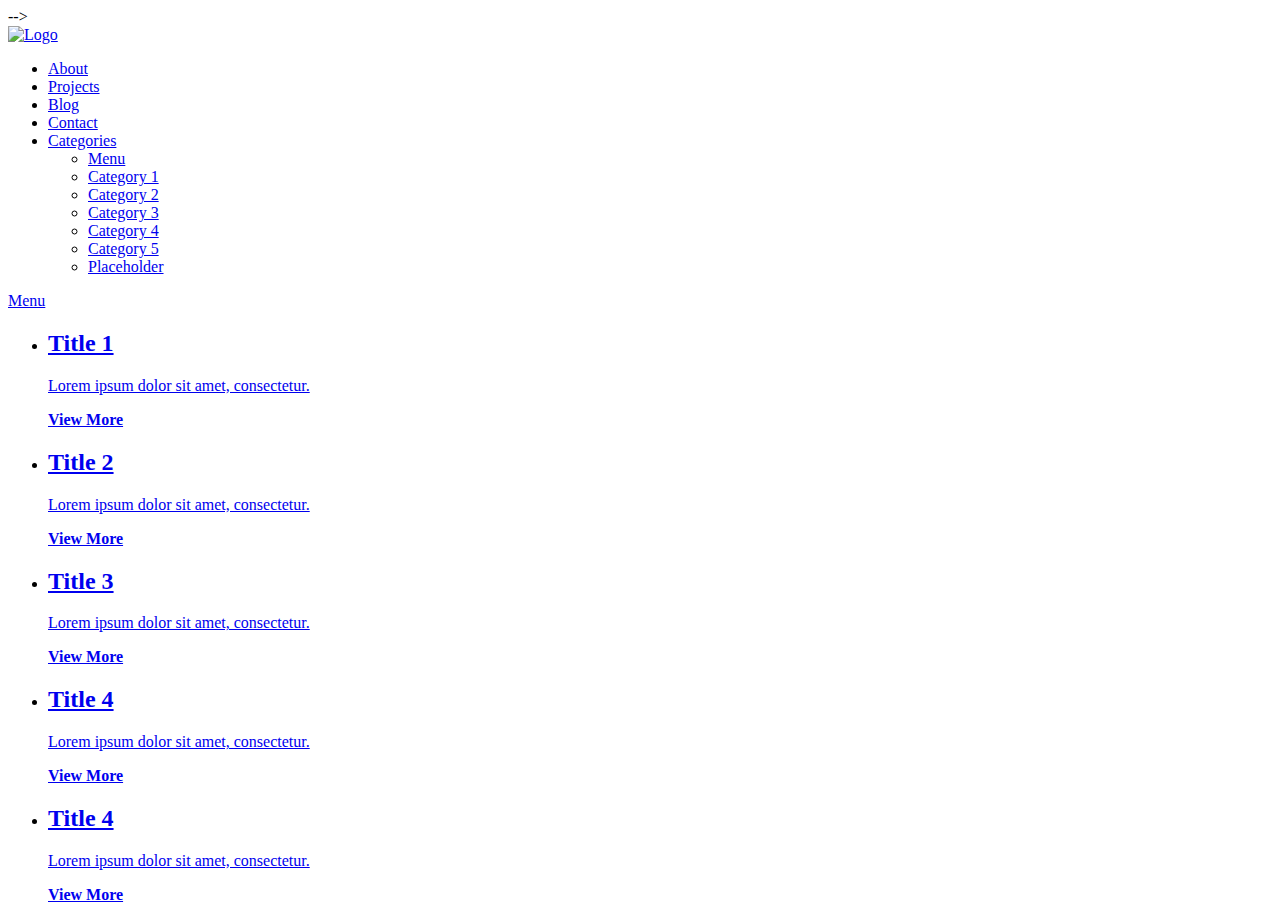
==== index.html @ 15d13df2 "added first index file" ====
<!doctype html>
<html lang="en" class="no-js">
<head>
	<meta charset="UTF-8">
	<meta name="viewport" content="width=device-width, initial-scale=1">

	<link href='http://fonts.googleapis.com/css?family=PT+Sans:400,700' rel='stylesheet' type='text/css'>

    
    
    <link rel="stylesheet" href="css/foldstyle.css"> <!-- Resource style -->
    
    
	<link rel="stylesheet" href="css/reset.css"> <!-- CSS reset -->
	<link rel="stylesheet" href="css/style.css"> <!-- Resource style -->
	<script src="js/modernizr.js"></script> <!-- Modernizr -->
  	
    
    
    <!--====3D Folding assets starts here====-->
    
	<link href='http://fonts.googleapis.com/css?family=Vollkorn|Open+Sans:400,700' rel='stylesheet' type='text/css'>

	<!--<link rel="stylesheet" href="css/reset.css"> <!-- CSS reset -->  -->
	
	<script src="js/modernizr.js"></script> <!-- Modernizr -->
    
    
    
    
    
	<title>Secondary Sliding Navigation | CodyHouse</title>
</head>
<body>
	<header>
		<div class="cd-logo"><a href="#0"><img src="img/cd-logo.svg" alt="Logo"></a></div>

		<nav class="cd-main-nav-wrapper">
			<ul class="cd-main-nav">
				<li><a href="#0">About</a></li>
				<li><a href="#0">Projects</a></li>
				<li><a href="#0">Blog</a></li>
				<li><a href="#0">Contact</a></li>
				<li>
					<a href="#0" class="cd-subnav-trigger"><span>Categories</span></a>

					<ul>
						<li class="go-back"><a href="#0">Menu</a></li>
						<li><a href="#0">Category 1</a></li>
						<li><a href="#0">Category 2</a></li>
						<li><a href="#0">Category 3</a></li>
						<li><a href="#0">Category 4</a></li>
						<li><a href="#0">Category 5</a></li>
						<li><a href="#0" class="placeholder">Placeholder</a></li>
					</ul>
				</li>
			</ul> <!-- .cd-main-nav -->
		</nav> <!-- .cd-main-nav-wrapper -->
		
		<a href="#0" class="cd-nav-trigger">Menu<span></span></a>
	</header>
	
	<main class="cd-main-content">
		<!-- main content here -->
	
    
    
    
    
    
    <!--============3D Folding content here!========--->
    
    
    
    
    

    
    
    	<div class="cd-main">

		<ul class="cd-gallery">
			<li class="cd-item">
				<a href="item-1.html">
					<div>
						<h2>Title 1</h2>
						<p>Lorem ipsum dolor sit amet, consectetur.</p>
						<b>View More</b>
					</div>
				</a>
			</li>

			<li class="cd-item">
				<a href="item-2.html">
					<div>
						<h2>Title 2</h2>
						<p>Lorem ipsum dolor sit amet, consectetur.</p>
						<b>View More</b>
					</div>
				</a>
			</li>

			<li class="cd-item">
				<a class="dark-text" href="item-3.html">
					<div>
						<h2>Title 3</h2>
						<p>Lorem ipsum dolor sit amet, consectetur.</p>
						<b>View More</b>
					</div>
				</a>
			</li>

			<li class="cd-item">
				<a href="item-4.html">
					<div>
						<h2>Title 4</h2>
						<p>Lorem ipsum dolor sit amet, consectetur.</p>
						<b>View More</b>
					</div>
				</a>
			</li>
            <li class="cd-item dark-item">
				<a href="item-4.html">
					<div>
						<h2>Title 4</h2>
						<p>Lorem ipsum dolor sit amet, consectetur.</p>
						<b>View More</b>
					</div>
				</a>
			</li>
            
		</ul> <!-- .cd-gallery -->
	</div> <!-- .cd-main -->

	<div class="cd-folding-panel">
		
		<div class="fold-left"></div> <!-- this is the left fold -->
		
		<div class="fold-right"></div> <!-- this is the right fold -->
		
		<div class="cd-fold-content">
			<!-- content will be loaded using javascript -->
		</div>

		<a class="cd-close" href="#0"></a>
	</div> <!-- .cd-folding-panel --->
    
    
    
    
    
    <!--============================================================--->
    
        
        
        
        </main>
    
<script src="js/jquery-2.1.1.js"></script>
<script src="js/main.js"></script> <!-- Resource jQuery -->
    
    
    
<script src="js/foldmain.js"></script> <!-- Resource jQuery -->
    
    
    
</body>
</html>
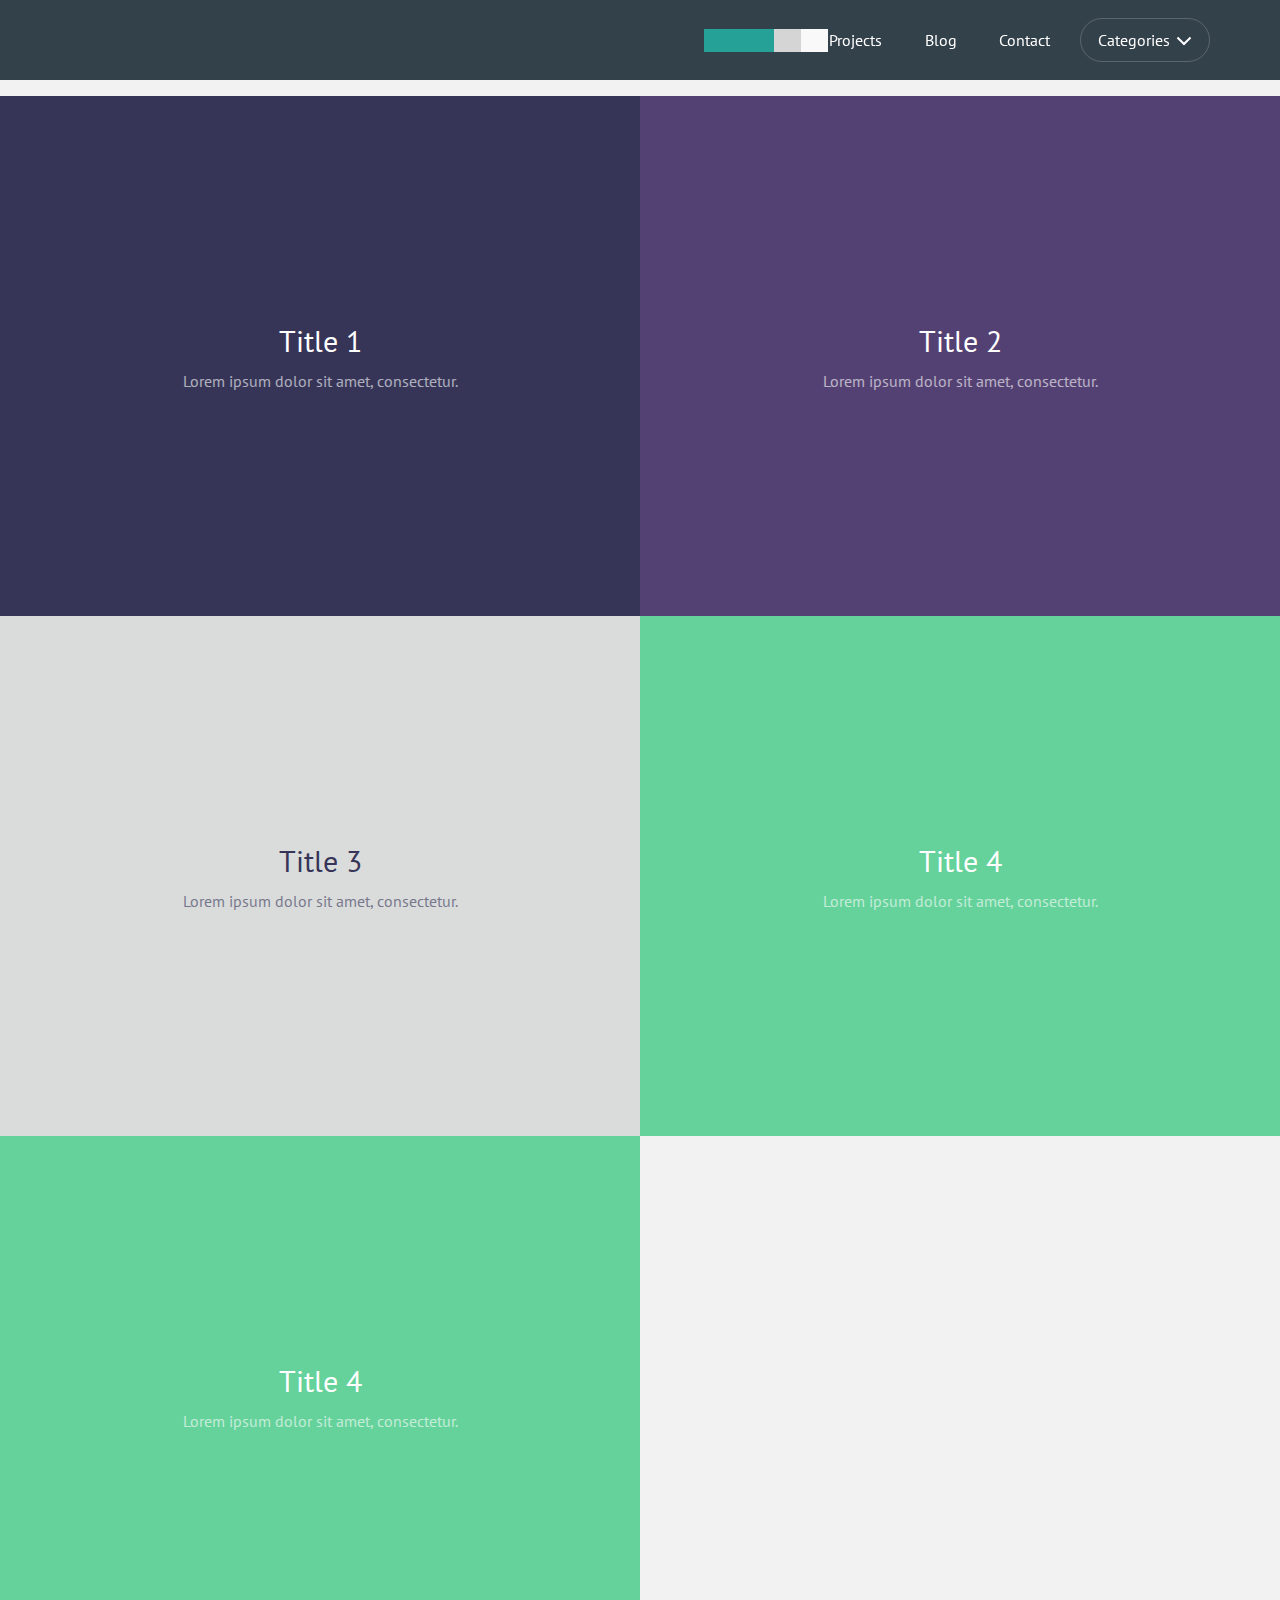
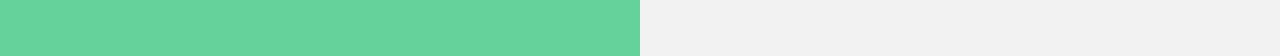
==== commit 8e0e57b4: "added animatd header JS scripted" ====
--- a/index.html
+++ b/index.html
@@ -25,6 +25,8 @@
 	
 	<script src="js/modernizr.js"></script> <!-- Modernizr -->
     
+    
+    <!--======Animated headlines JS=======-->
     
     
     
@@ -54,6 +56,7 @@
 						<li><a href="#0" class="placeholder">Placeholder</a></li>
 					</ul>
 				</li>
+
 			</ul> <!-- .cd-main-nav -->
 		</nav> <!-- .cd-main-nav-wrapper -->
 		
@@ -159,10 +162,13 @@
 <script src="js/jquery-2.1.1.js"></script>
 <script src="js/main.js"></script> <!-- Resource jQuery -->
     
+    <!--==========Folding script=======--->
+
+<script src="js/foldmain.js"></script> <!-- Resource jQuery -->
     
     
-<script src="js/foldmain.js"></script> <!-- Resource jQuery -->
-    
+    <!--=========Animated header script=======-->
+<script src="js/animatedheadlinemain.js"></script> <!-- Resource jQuery -->    
     
     
 </body>
--- a/css/foldstyle.css
+++ b/css/foldstyle.css
@@ -0,0 +1,622 @@
+/* -------------------------------- 
+
+Primary style
+
+-------------------------------- */
+*, *::after, *::before {
+  box-sizing: border-box;
+}
+
+html {
+  font-size: 62.5%;
+}
+
+body {
+  font-size: 1.6rem;
+  font-family: "Open Sans", sans-serif;
+  color: #363558;
+  background-color: #1c1726;
+}
+
+a {
+  color: #544173;
+  text-decoration: none;
+}
+
+h1, h2 {
+  font-family: "Vollkorn", serif;
+}
+
+/* -------------------------------- 
+
+Patterns - reusable parts of our design
+
+-------------------------------- */
+.overflow-hidden {
+  overflow: hidden;
+}
+
+/* -------------------------------- 
+
+Header
+
+-------------------------------- */
+header {
+  height: 170px;
+  line-height: 170px;
+  text-align: center;
+  background: #ffffff;
+}
+header h1 {
+  font-size: 2.2rem;
+  color: #363558;
+}
+@media only screen and (min-width: 600px) {
+  header {
+    height: 200px;
+    line-height: 200px;
+  }
+  header h1 {
+    font-size: 3rem;
+  }
+}
+
+/* -------------------------------- 
+
+Main content
+
+-------------------------------- */
+.cd-main {
+  overflow-x: hidden;
+}
+.cd-main::before {
+  /* never visible - this is used in jQuery to check the current MQ */
+  display: none;
+  content: 'mobile';
+}
+.cd-main > * {
+  -webkit-transition: -webkit-transform 0.5s 0.4s;
+  -moz-transition: -moz-transform 0.5s 0.4s;
+  transition: transform 0.5s 0.4s;
+}
+.cd-main.fold-is-open > * {
+  /* on mobile - translate .cd-main content to the right when the .cd-folding-panel is open */
+  -webkit-transform: translateX(100%);
+  -moz-transform: translateX(100%);
+  -ms-transform: translateX(100%);
+  -o-transform: translateX(100%);
+  transform: translateX(100%);
+  -webkit-transition: -webkit-transform 0.5s 0s;
+  -moz-transition: -moz-transform 0.5s 0s;
+  transition: transform 0.5s 0s;
+}
+@media only screen and (min-width: 600px) {
+  .cd-main.fold-is-open > * {
+    -webkit-transform: translateX(600px);
+    -moz-transform: translateX(600px);
+    -ms-transform: translateX(600px);
+    -o-transform: translateX(600px);
+    transform: translateX(600px);
+  }
+}
+@media only screen and (min-width: 1100px) {
+  .cd-main::before {
+    /* never visible - this is used in jQuery to check the current MQ */
+    content: 'desktop';
+  }
+  .cd-main.fold-is-open > * {
+    /* reset style - on bigger devices we translate the gallery items */
+    -webkit-transform: translateX(0);
+    -moz-transform: translateX(0);
+    -ms-transform: translateX(0);
+    -o-transform: translateX(0);
+    transform: translateX(0);
+  }
+}
+
+.cd-gallery::after {
+  clear: both;
+  content: "";
+  display: table;
+}
+.cd-gallery::before {
+  /* this is the dark layer covering the .cd-gallery when the .cd-folding-panel is open */
+  display: block;
+  content: '';
+  position: absolute;
+  z-index: 1;
+  top: 0;
+  left: 0;
+  height: 100%;
+  width: 100%;
+  background-color: rgba(28, 23, 38, 0.6);
+  opacity: 0;
+  visibility: hidden;
+  -webkit-transition: opacity 0.5s 0.4s, visibility 0s 0.9s;
+  -moz-transition: opacity 0.5s 0.4s, visibility 0s 0.9s;
+  transition: opacity 0.5s 0.4s, visibility 0s 0.9s;
+}
+.fold-is-open .cd-gallery::before {
+  visibility: visible;
+  opacity: 1;
+  -webkit-transition: opacity 0.5s 0s, visibility 0s 0s;
+  -moz-transition: opacity 0.5s 0s, visibility 0s 0s;
+  transition: opacity 0.5s 0s, visibility 0s 0s;
+}
+
+.cd-item {
+  width: 100%;
+  height: 300px;
+  text-align: center;
+  /* Force Hardware Acceleration */
+  -webkit-transform: translateZ(0);
+  -moz-transform: translateZ(0);
+  -ms-transform: translateZ(0);
+  -o-transform: translateZ(0);
+  transform: translateZ(0);
+  -webkit-backface-visibility: hidden;
+  backface-visibility: hidden;
+  -webkit-transition: -webkit-transform 0.5s 0.4s;
+  -moz-transition: -moz-transform 0.5s 0.4s;
+  transition: transform 0.5s 0.4s;
+}
+.cd-item > a {
+  display: table;
+  height: 100%;
+  width: 100%;
+  overflow: hidden;
+  color: #ffffff;
+  -webkit-font-smoothing: antialiased;
+  -moz-osx-font-smoothing: grayscale;
+}
+.cd-item > a.dark-text {
+  color: #363558;
+}
+.cd-item > a.dark-text b {
+  border-color: #363558;
+}
+.cd-item div {
+  display: table-cell;
+  vertical-align: middle;
+}
+.cd-item:nth-of-type(1) {
+  background-color: #363558;
+}
+.cd-item:nth-of-type(2) {
+  background-color: #544173;
+}
+.cd-item:nth-of-type(3) {
+  background-color: #dadcdc;
+}
+.cd-item:nth-of-type(4) {
+  background-color: #65d29b;
+}
+.cd-item:nth-of-type(5) {
+  background-color: #65d29b;
+}
+
+.cd-item h2 {
+  font-size: 2.2rem;
+}
+.cd-item p {
+  line-height: 1.2;
+  font-size: 1.4rem;
+  opacity: 0.6;
+  padding: 1em 0;
+}
+.cd-item b {
+  display: inline-block;
+  font-size: 1.2rem;
+  font-weight: bold;
+  text-transform: uppercase;
+  letter-spacing: 1px;
+  padding: 1em 1.3em;
+  border-radius: 50em;
+  border: 1px solid #ffffff;
+}
+@media only screen and (min-width: 1100px) {
+  .cd-item {
+    width: 50%;
+    float: left;
+    height: 520px;
+    -webkit-transition: -webkit-transform 0.5s 0.4s;
+    -moz-transition: -moz-transform 0.5s 0.4s;
+    transition: transform 0.5s 0.4s;
+  }
+  .cd-item h2 {
+    font-size: 3rem;
+  }
+  .cd-item p {
+    font-size: 1.6rem;
+  }
+  .cd-item h2, .cd-item p {
+    -webkit-transform: translateY(30px);
+    -moz-transform: translateY(30px);
+    -ms-transform: translateY(30px);
+    -o-transform: translateY(30px);
+    transform: translateY(30px);
+    -webkit-transition: -webkit-transform 0.3s 0.1s;
+    -moz-transition: -moz-transform 0.3s 0.1s;
+    transition: transform 0.3s 0.1s;
+  }
+  .cd-item b {
+    opacity: 0;
+    -webkit-transform: translateY(20px);
+    -moz-transform: translateY(20px);
+    -ms-transform: translateY(20px);
+    -o-transform: translateY(20px);
+    transform: translateY(20px);
+    -webkit-transition: opacity 0.3s 0s, -webkit-transform 0.3s 0s;
+    -moz-transition: opacity 0.3s 0s, -moz-transform 0.3s 0s;
+    transition: opacity 0.3s 0s, transform 0.3s 0s;
+  }
+  .no-touch .cd-item a:hover h2, .no-touch .cd-item a:hover p {
+    -webkit-transform: translateY(0);
+    -moz-transform: translateY(0);
+    -ms-transform: translateY(0);
+    -o-transform: translateY(0);
+    transform: translateY(0);
+    -webkit-transition: -webkit-transform 0.3s 0s;
+    -moz-transition: -moz-transform 0.3s 0s;
+    transition: transform 0.3s 0s;
+  }
+  .no-touch .cd-item a:hover b {
+    opacity: 1;
+    -webkit-transform: translateY(0);
+    -moz-transform: translateY(0);
+    -ms-transform: translateY(0);
+    -o-transform: translateY(0);
+    transform: translateY(0);
+    -webkit-transition: opacity 0.3s 0.1s, -webkit-transform 0.3s 0.1s;
+    -moz-transition: opacity 0.3s 0.1s, -moz-transform 0.3s 0.1s;
+    transition: opacity 0.3s 0.1s, transform 0.3s 0.1s;
+  }
+  .fold-is-open .cd-item {
+    -webkit-transition: -webkit-transform 0.5s 0s;
+    -moz-transition: -moz-transform 0.5s 0s;
+    transition: transform 0.5s 0s;
+    -webkit-transform: translateX(-400px);
+    -moz-transform: translateX(-400px);
+    -ms-transform: translateX(-400px);
+    -o-transform: translateX(-400px);
+    transform: translateX(-400px);
+  }
+  .fold-is-open .cd-item:nth-of-type(2n) {
+    -webkit-transform: translateX(400px);
+    -moz-transform: translateX(400px);
+    -ms-transform: translateX(400px);
+    -o-transform: translateX(400px);
+    transform: translateX(400px);
+  }
+}
+
+/* -------------------------------- 
+
+folding panel
+
+-------------------------------- */
+.cd-folding-panel {
+  position: fixed;
+  z-index: 1;
+  top: 100px;
+  left: 0;
+  height: 100vh;
+  width: 100%;
+  visibility: hidden;
+  overflow: hidden;
+  -webkit-transition: visibility 0s 0.9s;
+  -moz-transition: visibility 0s 0.9s;
+  transition: visibility 0s 0.9s;
+}
+.cd-folding-panel .fold-left,
+.cd-folding-panel .fold-right {
+  /* the :after elements of .fold-left and .fold-right are the 2 fold sides */
+  width: 100%;
+  height: 100vh;
+  overflow: hidden;
+  position: relative;
+  /* enable a 3D-space for children elements */
+  -webkit-perspective: 2000px;
+  -moz-perspective: 2000px;
+  perspective: 2000px;
+}
+.cd-folding-panel .fold-left::after,
+.cd-folding-panel .fold-right::after {
+  /* 2 fold sides */
+  content: '';
+  position: absolute;
+  top: 0;
+  left: 0;
+  height: 100%;
+  width: 100%;
+  /* Force Hardware Acceleration */
+  -webkit-transform: translateZ(0);
+  -moz-transform: translateZ(0);
+  -ms-transform: translateZ(0);
+  -o-transform: translateZ(0);
+  transform: translateZ(0);
+  -webkit-backface-visibility: hidden;
+  backface-visibility: hidden;
+  -webkit-transition: -webkit-transform 0.5s 0.4s, background-color 0.5s 0.4s;
+  -moz-transition: -moz-transform 0.5s 0.4s, background-color 0.5s 0.4s;
+  transition: transform 0.5s 0.4s, background-color 0.5s 0.4s;
+}
+.cd-folding-panel .fold-right {
+  -webkit-perspective-origin: 0% 50%;
+  -moz-perspective-origin: 0% 50%;
+  perspective-origin: 0% 50%;
+}
+.cd-folding-panel .fold-right::after {
+  -webkit-transform-origin: right center;
+  -moz-transform-origin: right center;
+  -ms-transform-origin: right center;
+  -o-transform-origin: right center;
+  transform-origin: right center;
+  -webkit-transform: translateX(-100%) rotateY(-90deg);
+  -moz-transform: translateX(-100%) rotateY(-90deg);
+  -ms-transform: translateX(-100%) rotateY(-90deg);
+  -o-transform: translateX(-100%) rotateY(-90deg);
+  transform: translateX(-100%) rotateY(-90deg);
+  background-color: #c0c3c3;
+}
+.cd-folding-panel .fold-left {
+  /* on mobile only the right fold side is visible */
+  display: none;
+}
+.cd-folding-panel .fold-left::after {
+  background-color: #f9fafa;
+}
+.cd-folding-panel .cd-close {
+  /* 'X' close icon */
+  position: absolute;
+  z-index: 1;
+  display: inline-block;
+  top: 10px;
+  right: 10px;
+  height: 44px;
+  width: 44px;
+  /* image replacement */
+  overflow: hidden;
+  text-indent: 100%;
+  white-space: nowrap;
+  opacity: 0;
+  -webkit-transition: opacity 0.2s 0s;
+  -moz-transition: opacity 0.2s 0s;
+  transition: opacity 0.2s 0s;
+}
+.cd-folding-panel .cd-close::after, .cd-folding-panel .cd-close::before {
+  /* lines of 'X' icon */
+  content: '';
+  position: absolute;
+  height: 3px;
+  width: 32px;
+  left: 50%;
+  top: 50%;
+  background-color: #544173;
+  -webkit-backface-visibility: hidden;
+  backface-visibility: hidden;
+  -webkit-transition: opacity 0.2s;
+  -moz-transition: opacity 0.2s;
+  transition: opacity 0.2s;
+}
+.cd-folding-panel .cd-close::after {
+  -webkit-transform: translateX(-50%) translateY(-50%) rotate(45deg);
+  -moz-transform: translateX(-50%) translateY(-50%) rotate(45deg);
+  -ms-transform: translateX(-50%) translateY(-50%) rotate(45deg);
+  -o-transform: translateX(-50%) translateY(-50%) rotate(45deg);
+  transform: translateX(-50%) translateY(-50%) rotate(45deg);
+}
+.cd-folding-panel .cd-close::before {
+  -webkit-transform: translateX(-50%) translateY(-50%) rotate(-45deg);
+  -moz-transform: translateX(-50%) translateY(-50%) rotate(-45deg);
+  -ms-transform: translateX(-50%) translateY(-50%) rotate(-45deg);
+  -o-transform: translateX(-50%) translateY(-50%) rotate(-45deg);
+  transform: translateX(-50%) translateY(-50%) rotate(-45deg);
+}
+.cd-folding-panel.is-open {
+  visibility: visible;
+  -webkit-transition: visibility 0s 0s;
+  -moz-transition: visibility 0s 0s;
+  transition: visibility 0s 0s;
+}
+.cd-folding-panel.is-open .fold-right::after,
+.cd-folding-panel.is-open .fold-left::after {
+  -webkit-transform: translateX(0);
+  -moz-transform: translateX(0);
+  -ms-transform: translateX(0);
+  -o-transform: translateX(0);
+  transform: translateX(0);
+  -webkit-transition: -webkit-transform 0.5s 0s, background-color 0.5s 0s;
+  -moz-transition: -moz-transform 0.5s 0s, background-color 0.5s 0s;
+  transition: transform 0.5s 0s, background-color 0.5s 0s;
+}
+.cd-folding-panel.is-open .fold-right::after {
+  background-color: #f9fafa;
+}
+.cd-folding-panel.is-open .cd-close {
+  opacity: 1;
+  -webkit-transition: opacity 0.2s 0.5s;
+  -moz-transition: opacity 0.2s 0.5s;
+  transition: opacity 0.2s 0.5s;
+}
+@media only screen and (min-width: 600px) {
+  .cd-folding-panel {
+    width: 600px;
+  }
+}
+@media only screen and (min-width: 1100px) {
+  .cd-folding-panel {
+    left: 50%;
+    right: auto;
+    -webkit-transform: translateX(-50%);
+    -moz-transform: translateX(-50%);
+    -ms-transform: translateX(-50%);
+    -o-transform: translateX(-50%);
+    transform: translateX(-50%);
+    width: 800px;
+  }
+  .cd-folding-panel .fold-left,
+  .cd-folding-panel .fold-right {
+    width: 50%;
+    float: left;
+    height: 100%;
+  }
+  .cd-folding-panel .fold-right {
+    /* change perspective-origin so that the 2 fold sides have the same vanishing point */
+    -webkit-perspective-origin: 0% 50%;
+    -moz-perspective-origin: 0% 50%;
+    perspective-origin: 0% 50%;
+  }
+  .cd-folding-panel .fold-right::after {
+    -webkit-transform-origin: right center;
+    -moz-transform-origin: right center;
+    -ms-transform-origin: right center;
+    -o-transform-origin: right center;
+    transform-origin: right center;
+    -webkit-transform: translateX(-100%) rotateY(-90deg);
+    -moz-transform: translateX(-100%) rotateY(-90deg);
+    -ms-transform: translateX(-100%) rotateY(-90deg);
+    -o-transform: translateX(-100%) rotateY(-90deg);
+    transform: translateX(-100%) rotateY(-90deg);
+  }
+  .cd-folding-panel .fold-left {
+    display: block;
+    /* change perspective-origin so that the 2 fold sides have the same vanishing point */
+    -webkit-perspective-origin: 100% 50%;
+    -moz-perspective-origin: 100% 50%;
+    perspective-origin: 100% 50%;
+  }
+  .cd-folding-panel .fold-left::after {
+    -webkit-transform-origin: left center;
+    -moz-transform-origin: left center;
+    -ms-transform-origin: left center;
+    -o-transform-origin: left center;
+    transform-origin: left center;
+    -webkit-transform: translateX(100%) rotateY(90deg);
+    -moz-transform: translateX(100%) rotateY(90deg);
+    -ms-transform: translateX(100%) rotateY(90deg);
+    -o-transform: translateX(100%) rotateY(90deg);
+    transform: translateX(100%) rotateY(90deg);
+  }
+}
+
+.cd-fold-content {
+  position: absolute;
+  top: 0;
+  left: 0;
+  height: 100%;
+  width: 100%;
+  padding: 4em 2em;
+  visibility: hidden;
+  -webkit-transition: visibility 0s 0.4s;
+  -moz-transition: visibility 0s 0.4s;
+  transition: visibility 0s 0.4s;
+}
+.cd-fold-content > * {
+  opacity: 0;
+  -webkit-transform: translateY(20px);
+  -moz-transform: translateY(20px);
+  -ms-transform: translateY(20px);
+  -o-transform: translateY(20px);
+  transform: translateY(20px);
+}
+.cd-fold-content h2 {
+  font-size: 2.4rem;
+  -webkit-transition: -webkit-transform 0.2s 0.2s, opacity 0.2s 0.2s;
+  -moz-transition: -moz-transform 0.2s 0.2s, opacity 0.2s 0.2s;
+  transition: transform 0.2s 0.2s, opacity 0.2s 0.2s;
+}
+.cd-fold-content p, .cd-fold-content em {
+  line-height: 1.6;
+}
+.cd-fold-content em {
+  display: inline-block;
+  margin: 1em 0;
+  font-family: "Vollkorn", serif;
+  font-size: 1.8rem;
+  color: #7a78ae;
+  -webkit-transition: -webkit-transform 0.2s 0.1s, opacity 0.2s 0.1s;
+  -moz-transition: -moz-transform 0.2s 0.1s, opacity 0.2s 0.1s;
+  transition: transform 0.2s 0.1s, opacity 0.2s 0.1s;
+}
+.cd-fold-content p {
+  margin-bottom: 1em;
+  font-size: 1.4rem;
+  -webkit-transition: -webkit-transform 0.2s 0s, opacity 0.2s 0s;
+  -moz-transition: -moz-transform 0.2s 0s, opacity 0.2s 0s;
+  transition: transform 0.2s 0s, opacity 0.2s 0s;
+}
+.is-open .cd-fold-content {
+  overflow-y: auto;
+  -webkit-overflow-scrolling: touch;
+  visibility: visible;
+  -webkit-transition: visibility 0s 0.5s;
+  -moz-transition: visibility 0s 0.5s;
+  transition: visibility 0s 0.5s;
+}
+.is-open .cd-fold-content > * {
+  opacity: 1;
+  -webkit-transform: translateY(0);
+  -moz-transform: translateY(0);
+  -ms-transform: translateY(0);
+  -o-transform: translateY(0);
+  transform: translateY(0);
+}
+.is-open .cd-fold-content h2 {
+  -webkit-transition: -webkit-transform 0.2s 0.5s, opacity 0.2s 0.5s;
+  -moz-transition: -moz-transform 0.2s 0.5s, opacity 0.2s 0.5s;
+  transition: transform 0.2s 0.5s, opacity 0.2s 0.5s;
+}
+.is-open .cd-fold-content em {
+  -webkit-transition: -webkit-transform 0.2s 0.6s, opacity 0.2s 0.6s;
+  -moz-transition: -moz-transform 0.2s 0.6s, opacity 0.2s 0.6s;
+  transition: transform 0.2s 0.6s, opacity 0.2s 0.6s;
+}
+.is-open .cd-fold-content p {
+  -webkit-transition: -webkit-transform 0.2s 0.7s, opacity 0.2s 0.7s;
+  -moz-transition: -moz-transform 0.2s 0.7s, opacity 0.2s 0.7s;
+  transition: transform 0.2s 0.7s, opacity 0.2s 0.7s;
+}
+@media only screen and (min-width: 600px) {
+  .cd-fold-content h2 {
+    font-size: 3.2rem;
+  }
+}
+@media only screen and (min-width: 1100px) {
+  .cd-fold-content {
+    padding: 4em;
+  }
+  .cd-fold-content > * {
+    -webkit-transform: translateY(40px);
+    -moz-transform: translateY(40px);
+    -ms-transform: translateY(40px);
+    -o-transform: translateY(40px);
+    transform: translateY(40px);
+  }
+  .cd-fold-content em {
+    font-size: 2.2rem;
+  }
+  .cd-fold-content p {
+    font-size: 1.6rem;
+  }
+}
+
+/* -------------------------------- 
+
+Javascript disabled
+
+-------------------------------- */
+.no-js .cd-fold-content.single-page {
+  position: static;
+  visibility: visible;
+  height: auto;
+  background-color: #dadcdc;
+}
+.no-js .cd-fold-content.single-page > * {
+  opacity: 1;
+  -webkit-transform: translateY(0);
+  -moz-transform: translateY(0);
+  -ms-transform: translateY(0);
+  -o-transform: translateY(0);
+  transform: translateY(0);
+}
--- a/css/style.css
+++ b/css/style.css
@@ -0,0 +1,573 @@
+/* -------------------------------- 
+
+Primary style
+
+-------------------------------- */
+*, *::after, *::before {
+  -webkit-box-sizing: border-box;
+  -moz-box-sizing: border-box;
+  box-sizing: border-box;
+}
+
+html {
+  font-size: 62.5%;
+}
+
+body {
+  font-size: 1.6rem;
+  font-family: "PT Sans", sans-serif;
+  color: #33414a;
+  background-color: #f2f2f2;
+}
+
+a {
+  color: #7e4d7e;
+  text-decoration: none;
+}
+
+/* -------------------------------- 
+
+Main Components 
+
+-------------------------------- */
+header {
+  position: fixed;
+  z-index: 3;
+  height: 50px;
+  width: 100%;
+  top: 0;
+  left: 0;
+  background-color: #33414a;
+  -webkit-font-smoothing: antialiased;
+  -moz-osx-font-smoothing: grayscale;
+  /* Force Hardware Acceleration */
+  -webkit-transform: translateZ(0);
+  -moz-transform: translateZ(0);
+  -ms-transform: translateZ(0);
+  -o-transform: translateZ(0);
+  transform: translateZ(0);
+  -webkit-backface-visibility: hidden;
+  backface-visibility: hidden;
+  -webkit-transition: -webkit-transform 0.3s;
+  -moz-transition: -moz-transform 0.3s;
+  transition: transform 0.3s;
+}
+header.nav-is-visible {
+  -webkit-transform: translateX(-260px);
+  -moz-transform: translateX(-260px);
+  -ms-transform: translateX(-260px);
+  -o-transform: translateX(-260px);
+  transform: translateX(-260px);
+}
+header::before {
+  /* never visible - this is used in jQuery to check the current MQ */
+  display: none;
+  content: 'mobile';
+}
+@media only screen and (min-width: 1024px) {
+  header {
+    height: 80px;
+  }
+  header.nav-is-visible {
+    -webkit-transform: translateX(0);
+    -moz-transform: translateX(0);
+    -ms-transform: translateX(0);
+    -o-transform: translateX(0);
+    transform: translateX(0);
+  }
+  header::before {
+    content: 'desktop';
+  }
+}
+
+.cd-logo {
+  display: inline-block;
+  height: 100%;
+  margin-left: 15px;
+  /* remove jump on iOS devices - when we fire the navigation */
+  -webkit-transform: translateZ(0);
+  -moz-transform: translateZ(0);
+  -ms-transform: translateZ(0);
+  -o-transform: translateZ(0);
+  transform: translateZ(0);
+  -webkit-backface-visibility: hidden;
+  backface-visibility: hidden;
+}
+.cd-logo img {
+  display: block;
+  max-width: 100%;
+  margin-top: 14px;
+}
+@media only screen and (min-width: 1024px) {
+  .cd-logo {
+    position: absolute;
+    z-index: 2;
+    margin-left: 5%;
+  }
+  .cd-logo img {
+    margin-top: 29px;
+  }
+}
+
+.cd-nav-trigger {
+  display: block;
+  position: absolute;
+  right: 0;
+  top: 0;
+  height: 100%;
+  width: 50px;
+  /* hide text */
+  overflow: hidden;
+  white-space: nowrap;
+  color: transparent;
+}
+.cd-nav-trigger span {
+  /* hamburger icon created in CSS */
+  position: absolute;
+  height: 2px;
+  width: 20px;
+  top: 50%;
+  margin-top: -1px;
+  left: 50%;
+  margin-left: -10px;
+  -webkit-transition: background-color 0.3s 0.3s;
+  -moz-transition: background-color 0.3s 0.3s;
+  transition: background-color 0.3s 0.3s;
+  background-color: #ffffff;
+}
+.cd-nav-trigger span::before, .cd-nav-trigger span::after {
+  /* upper and lower lines of the menu icon */
+  content: '';
+  position: absolute;
+  width: 100%;
+  height: 100%;
+  background-color: #ffffff;
+  /* Force Hardware Acceleration */
+  -webkit-transform: translateZ(0);
+  -moz-transform: translateZ(0);
+  -ms-transform: translateZ(0);
+  -o-transform: translateZ(0);
+  transform: translateZ(0);
+  -webkit-backface-visibility: hidden;
+  backface-visibility: hidden;
+  -webkit-transition: -webkit-transform 0.3s 0.3s;
+  -moz-transition: -moz-transform 0.3s 0.3s;
+  transition: transform 0.3s 0.3s;
+}
+.cd-nav-trigger span::before {
+  -webkit-transform: translateY(-6px);
+  -moz-transform: translateY(-6px);
+  -ms-transform: translateY(-6px);
+  -o-transform: translateY(-6px);
+  transform: translateY(-6px);
+}
+.cd-nav-trigger span::after {
+  -webkit-transform: translateY(6px);
+  -moz-transform: translateY(6px);
+  -ms-transform: translateY(6px);
+  -o-transform: translateY(6px);
+  transform: translateY(6px);
+}
+.nav-is-visible .cd-nav-trigger span {
+  background-color: rgba(255, 255, 255, 0);
+}
+.nav-is-visible .cd-nav-trigger span::before {
+  -webkit-transform: translateY(0) rotate(-45deg);
+  -moz-transform: translateY(0) rotate(-45deg);
+  -ms-transform: translateY(0) rotate(-45deg);
+  -o-transform: translateY(0) rotate(-45deg);
+  transform: translateY(0) rotate(-45deg);
+}
+.nav-is-visible .cd-nav-trigger span::after {
+  -webkit-transform: translateY(0) rotate(45deg);
+  -moz-transform: translateY(0) rotate(45deg);
+  -ms-transform: translateY(0) rotate(45deg);
+  -o-transform: translateY(0) rotate(45deg);
+  transform: translateY(0) rotate(45deg);
+}
+@media only screen and (min-width: 1024px) {
+  .cd-nav-trigger {
+    display: none;
+  }
+}
+
+.cd-main-nav {
+  position: fixed;
+  z-index: 1;
+  top: 0;
+  right: 0;
+  width: 260px;
+  height: 100vh;
+  overflow: auto;
+  -webkit-overflow-scrolling: touch;
+  visibility: hidden;
+  background: #1e262c;
+  -webkit-transition: visibility 0s 0.3s;
+  -moz-transition: visibility 0s 0.3s;
+  transition: visibility 0s 0.3s;
+}
+.cd-main-nav a {
+  display: block;
+  font-size: 1.8rem;
+  padding: .9em 2em .9em 1em;
+  border-bottom: 1px solid #33414a;
+  color: #ffffff;
+  -webkit-transition: -webkit-transform 0.3s, opacity 0.3s;
+  -moz-transition: -moz-transform 0.3s, opacity 0.3s;
+  transition: transform 0.3s, opacity 0.3s;
+}
+.cd-main-nav li ul {
+  position: absolute;
+  top: 0;
+  left: 0;
+  width: 100%;
+  -webkit-transition: -webkit-transform 0.3s;
+  -moz-transition: -moz-transform 0.3s;
+  transition: transform 0.3s;
+  -webkit-transform: translateX(260px);
+  -moz-transform: translateX(260px);
+  -ms-transform: translateX(260px);
+  -o-transform: translateX(260px);
+  transform: translateX(260px);
+}
+.cd-main-nav.nav-is-visible {
+  visibility: visible;
+  -webkit-transition: visibility 0s 0s;
+  -moz-transition: visibility 0s 0s;
+  transition: visibility 0s 0s;
+}
+.cd-main-nav.moves-out > li > a {
+  /* push the navigation items to the left - and lower down opacity - when secondary nav slides in */
+  -webkit-transform: translateX(-100%);
+  -moz-transform: translateX(-100%);
+  -ms-transform: translateX(-100%);
+  -o-transform: translateX(-100%);
+  transform: translateX(-100%);
+  opacity: 0;
+}
+.cd-main-nav.moves-out > li > ul {
+  -webkit-transform: translateX(0);
+  -moz-transform: translateX(0);
+  -ms-transform: translateX(0);
+  -o-transform: translateX(0);
+  transform: translateX(0);
+}
+.cd-main-nav .cd-subnav-trigger, .cd-main-nav .go-back a {
+  position: relative;
+}
+.cd-main-nav .cd-subnav-trigger::before, .cd-main-nav .cd-subnav-trigger::after, .cd-main-nav .go-back a::before, .cd-main-nav .go-back a::after {
+  /* arrow icon in CSS */
+  content: '';
+  position: absolute;
+  top: 50%;
+  margin-top: -1px;
+  display: inline-block;
+  height: 2px;
+  width: 10px;
+  background: #485c68;
+  -webkit-backface-visibility: hidden;
+  backface-visibility: hidden;
+}
+.cd-main-nav .cd-subnav-trigger::before, .cd-main-nav .go-back a::before {
+  -webkit-transform: rotate(45deg);
+  -moz-transform: rotate(45deg);
+  -ms-transform: rotate(45deg);
+  -o-transform: rotate(45deg);
+  transform: rotate(45deg);
+}
+.cd-main-nav .cd-subnav-trigger::after, .cd-main-nav .go-back a::after {
+  -webkit-transform: rotate(-45deg);
+  -moz-transform: rotate(-45deg);
+  -ms-transform: rotate(-45deg);
+  -o-transform: rotate(-45deg);
+  transform: rotate(-45deg);
+}
+.cd-main-nav .cd-subnav-trigger::before, .cd-main-nav .cd-subnav-trigger::after {
+  /* arrow goes on the right side - children navigation */
+  right: 20px;
+  -webkit-transform-origin: 9px 50%;
+  -moz-transform-origin: 9px 50%;
+  -ms-transform-origin: 9px 50%;
+  -o-transform-origin: 9px 50%;
+  transform-origin: 9px 50%;
+}
+.cd-main-nav .go-back a {
+  padding-left: 2em;
+}
+.cd-main-nav .go-back a::before, .cd-main-nav .go-back a::after {
+  /* arrow goes on the left side - go back button */
+  left: 20px;
+  -webkit-transform-origin: 1px 50%;
+  -moz-transform-origin: 1px 50%;
+  -ms-transform-origin: 1px 50%;
+  -o-transform-origin: 1px 50%;
+  transform-origin: 1px 50%;
+}
+.cd-main-nav .placeholder {
+  /* never visible or clickable- it is used to take up the same space as the .cd-subnav-trigger */
+  display: none;
+}
+@media only screen and (min-width: 1024px) {
+  .cd-main-nav {
+    position: static;
+    visibility: visible;
+    width: 100%;
+    height: 80px;
+    line-height: 80px;
+    /* padding left = logo size + logo left position*/
+    padding: 0 5% 0 calc(5% + 124px);
+    background: transparent;
+    text-align: right;
+  }
+  .cd-main-nav li {
+    display: inline-block;
+    height: 100%;
+    padding: 0 .4em;
+  }
+  .cd-main-nav li a {
+    display: inline-block;
+    padding: .8em;
+    line-height: 1;
+    font-size: 1.6rem;
+    border-bottom: none;
+    /* Prevent .cd-subnav-trigger flicker is Safari */
+    -webkit-transform: translateZ(0);
+    -moz-transform: translateZ(0);
+    -ms-transform: translateZ(0);
+    -o-transform: translateZ(0);
+    transform: translateZ(0);
+    -webkit-backface-visibility: hidden;
+    backface-visibility: hidden;
+    -webkit-transition: opacity 0.2s;
+    -moz-transition: opacity 0.2s;
+    transition: opacity 0.2s;
+  }
+  .cd-main-nav li a:not(.cd-subnav-trigger):hover {
+    -webkit-backface-visibility: hidden;
+    backface-visibility: hidden;
+    opacity: .6;
+  }
+  .cd-main-nav .go-back {
+    display: none;
+  }
+  .cd-main-nav .cd-subnav-trigger {
+    z-index: 1;
+    border: 1px solid rgba(255, 255, 255, 0.2);
+    border-radius: 5em;
+    -webkit-transition: border 0.3s;
+    -moz-transition: border 0.3s;
+    transition: border 0.3s;
+  }
+  .cd-main-nav .cd-subnav-trigger:hover {
+    border-color: rgba(255, 255, 255, 0.4);
+  }
+  .cd-main-nav .cd-subnav-trigger::before, .cd-main-nav .cd-subnav-trigger::after {
+    top: 22px;
+    right: 17px;
+    background-color: #ffffff;
+    /* change transform-origin to rotate the arrow */
+    -webkit-transform-origin: 50% 50%;
+    -moz-transform-origin: 50% 50%;
+    -ms-transform-origin: 50% 50%;
+    -o-transform-origin: 50% 50%;
+    transform-origin: 50% 50%;
+    -webkit-transition: -webkit-transform 0.3s, width 0.3s, right 0.3s;
+    -moz-transition: -moz-transform 0.3s, width 0.3s, right 0.3s;
+    transition: transform 0.3s, width 0.3s, right 0.3s;
+  }
+  .cd-main-nav .cd-subnav-trigger::before {
+    right: 23px;
+  }
+  .cd-main-nav .cd-subnav-trigger, .cd-main-nav .placeholder {
+    padding-right: 2.4em;
+    padding-left: 1.1em;
+  }
+  .cd-main-nav li ul {
+    height: 80px;
+    background-color: #7e4d7e;
+    /* padding left = logo size + logo left position*/
+    padding: 0 5% 0 calc(5% + 124px);
+    -webkit-transform: translateY(-80px);
+    -moz-transform: translateY(-80px);
+    -ms-transform: translateY(-80px);
+    -o-transform: translateY(-80px);
+    transform: translateY(-80px);
+    -webkit-transition: -webkit-transform 0.3s 0.2s;
+    -moz-transition: -moz-transform 0.3s 0.2s;
+    transition: transform 0.3s 0.2s;
+  }
+  .cd-main-nav li ul li {
+    opacity: 0;
+    -webkit-transform: translateY(-20px);
+    -moz-transform: translateY(-20px);
+    -ms-transform: translateY(-20px);
+    -o-transform: translateY(-20px);
+    transform: translateY(-20px);
+    -webkit-transition: -webkit-transform 0.3s 0s, opacity 0.3s 0s;
+    -moz-transition: -moz-transform 0.3s 0s, opacity 0.3s 0s;
+    transition: transform 0.3s 0s, opacity 0.3s 0s;
+  }
+  .cd-main-nav .placeholder {
+    /* never visible or clickable- it is used to take up the same space as the .cd-subnav-trigger */
+    display: block;
+    visibility: hidden;
+    opacity: 0;
+    pointer-event: none;
+  }
+  .cd-main-nav.moves-out > li > a {
+    -webkit-transform: translateX(0);
+    -moz-transform: translateX(0);
+    -ms-transform: translateX(0);
+    -o-transform: translateX(0);
+    transform: translateX(0);
+    opacity: 1;
+  }
+  .cd-main-nav.moves-out > li > ul {
+    -webkit-transition: -webkit-transform 0.3s;
+    -moz-transition: -moz-transform 0.3s;
+    transition: transform 0.3s;
+    -webkit-transform: translateY(0);
+    -moz-transform: translateY(0);
+    -ms-transform: translateY(0);
+    -o-transform: translateY(0);
+    transform: translateY(0);
+  }
+  .cd-main-nav.moves-out > li ul li {
+    opacity: 1;
+    -webkit-transform: translateY(0);
+    -moz-transform: translateY(0);
+    -ms-transform: translateY(0);
+    -o-transform: translateY(0);
+    transform: translateY(0);
+    -webkit-transition: -webkit-transform 0.3s 0.2s, opacity 0.3s 0.2s;
+    -moz-transition: -moz-transform 0.3s 0.2s, opacity 0.3s 0.2s;
+    transition: transform 0.3s 0.2s, opacity 0.3s 0.2s;
+  }
+  .cd-main-nav.moves-out .cd-subnav-trigger::before, .cd-main-nav.moves-out .cd-subnav-trigger::after {
+    width: 14px;
+    right: 17px;
+  }
+  .cd-main-nav.moves-out .cd-subnav-trigger::before {
+    -webkit-transform: rotate(225deg);
+    -moz-transform: rotate(225deg);
+    -ms-transform: rotate(225deg);
+    -o-transform: rotate(225deg);
+    transform: rotate(225deg);
+  }
+  .cd-main-nav.moves-out .cd-subnav-trigger::after {
+    -webkit-transform: rotate(135deg);
+    -moz-transform: rotate(135deg);
+    -ms-transform: rotate(135deg);
+    -o-transform: rotate(135deg);
+    transform: rotate(135deg);
+  }
+}
+
+.cd-main-content::before {
+  /* never visible - this is used in jQuery to check the current MQ */
+  display: none;
+  content: 'mobile';
+}
+@media only screen and (min-width: 1024px) {
+  .cd-main-content::before {
+    content: 'desktop';
+  }
+}
+
+.cd-main-content {
+  position: relative;
+  z-index: 2;
+  min-height: 100vh;
+  padding-top: 50px;
+  background-color: #f2f2f2;
+  -webkit-transition: -webkit-transform 0.3s;
+  -moz-transition: -moz-transform 0.3s;
+  transition: transform 0.3s;
+}
+.cd-main-content.nav-is-visible {
+  -webkit-transform: translateX(-260px);
+  -moz-transform: translateX(-260px);
+  -ms-transform: translateX(-260px);
+  -o-transform: translateX(-260px);
+  transform: translateX(-260px);
+}
+@media only screen and (min-width: 1024px) {
+  .cd-main-content {
+    padding-top: 80px;
+  }
+  .cd-main-content.nav-is-visible {
+    -webkit-transform: translateX(0);
+    -moz-transform: translateX(0);
+    -ms-transform: translateX(0);
+    -o-transform: translateX(0);
+    transform: translateX(0);
+  }
+}
+
+.no-js .cd-nav-trigger, .no-js .cd-subnav-trigger {
+  display: none;
+}
+
+.no-js header {
+  position: relative;
+  height: auto;
+}
+
+.no-js .cd-logo img {
+  margin-bottom: 14px;
+}
+
+.no-js .cd-main-nav {
+  position: static;
+  width: 100%;
+  height: auto;
+  visibility: visible;
+  overflow: visible;
+}
+.no-js .cd-main-nav li {
+  display: inline-block;
+}
+.no-js .cd-main-nav li:last-child {
+  display: block;
+}
+.no-js .cd-main-nav .go-back {
+  display: none;
+}
+.no-js .cd-main-nav li ul {
+  position: static;
+  width: 100%;
+  -webkit-transform: translateX(0);
+  -moz-transform: translateX(0);
+  -ms-transform: translateX(0);
+  -o-transform: translateX(0);
+  transform: translateX(0);
+}
+@media only screen and (min-width: 1024px) {
+  .no-js .cd-main-nav {
+    height: 80px;
+  }
+  .no-js .cd-main-nav li ul {
+    position: absolute;
+    top: 80px;
+  }
+  .no-js .cd-main-nav li ul li {
+    -webkit-transform: translateY(0);
+    -moz-transform: translateY(0);
+    -ms-transform: translateY(0);
+    -o-transform: translateY(0);
+    transform: translateY(0);
+    opacity: 1;
+  }
+  .no-js .cd-main-nav li ul li:last-child {
+    display: none;
+  }
+}
+
+.no-js .cd-main-content {
+  padding-top: 0;
+}
+@media only screen and (min-width: 1024px) {
+  .no-js .cd-main-content {
+    padding-top: 80px;
+  }
+}
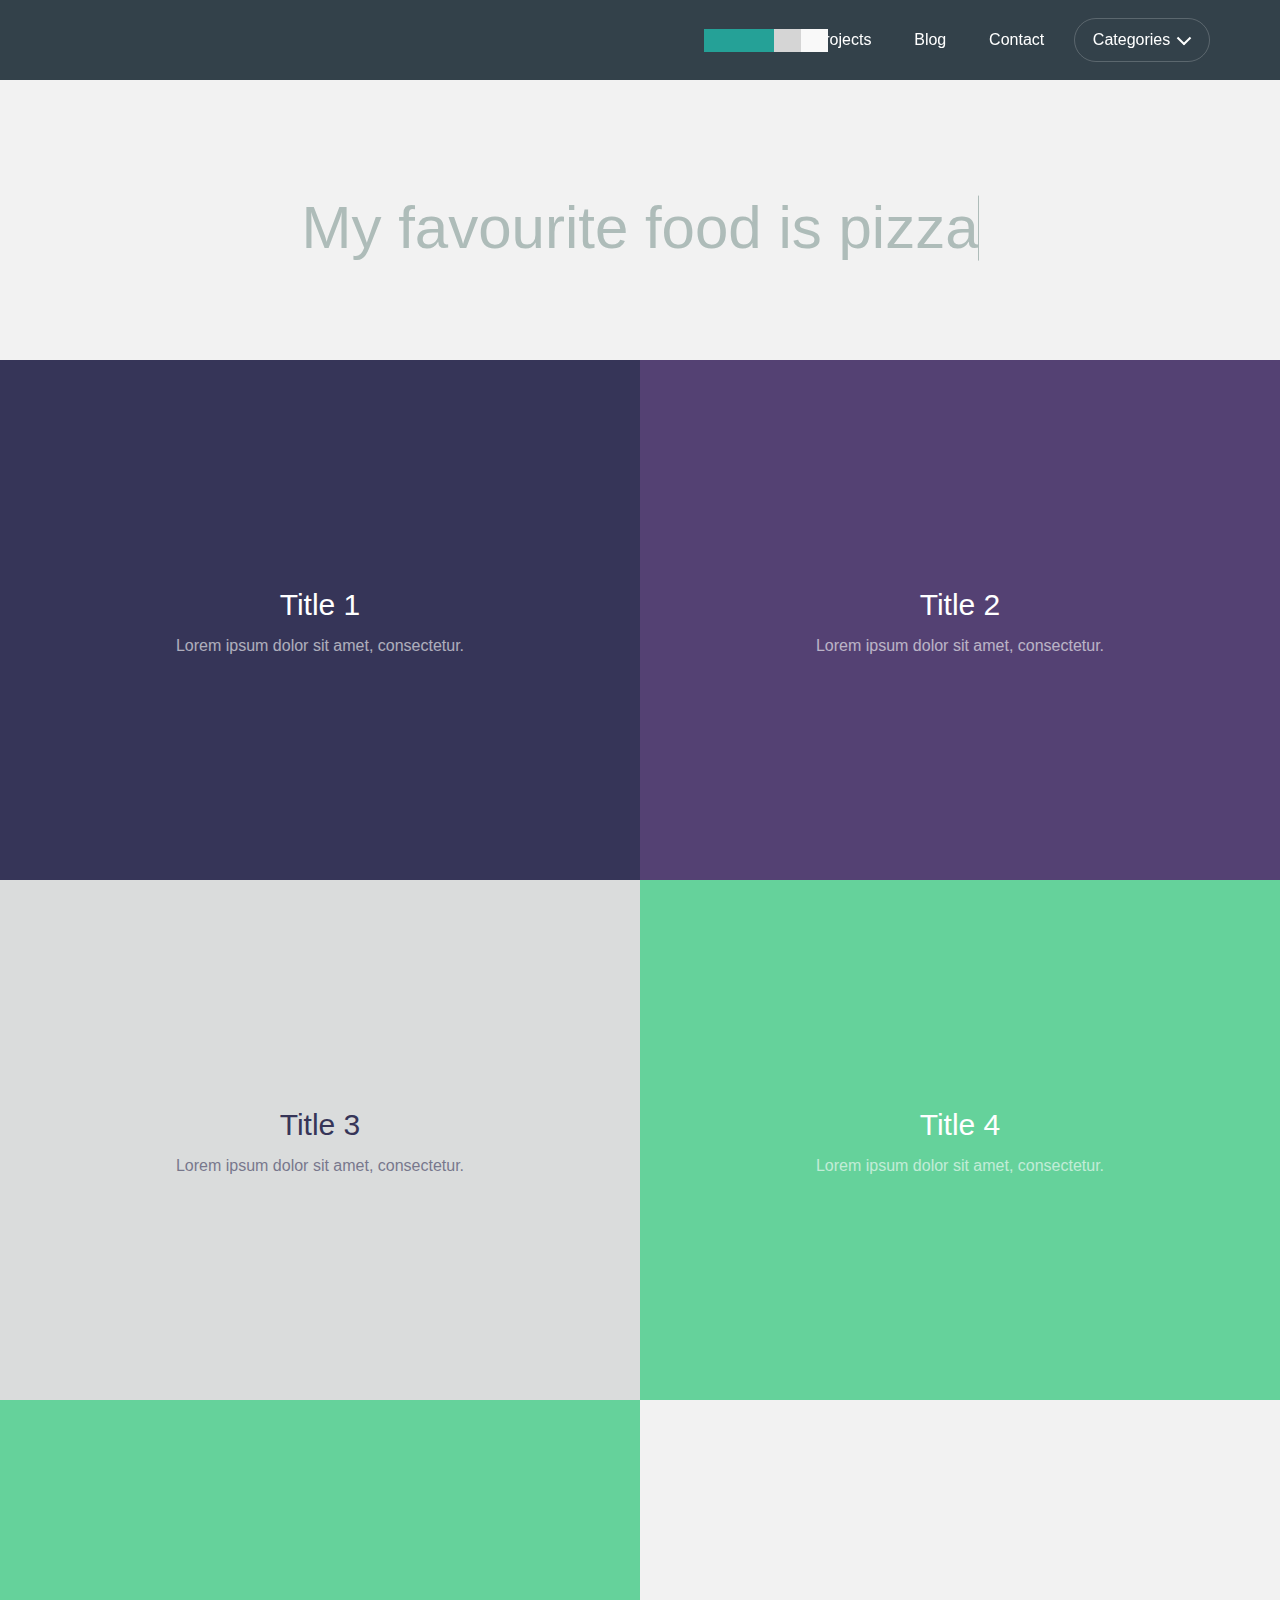
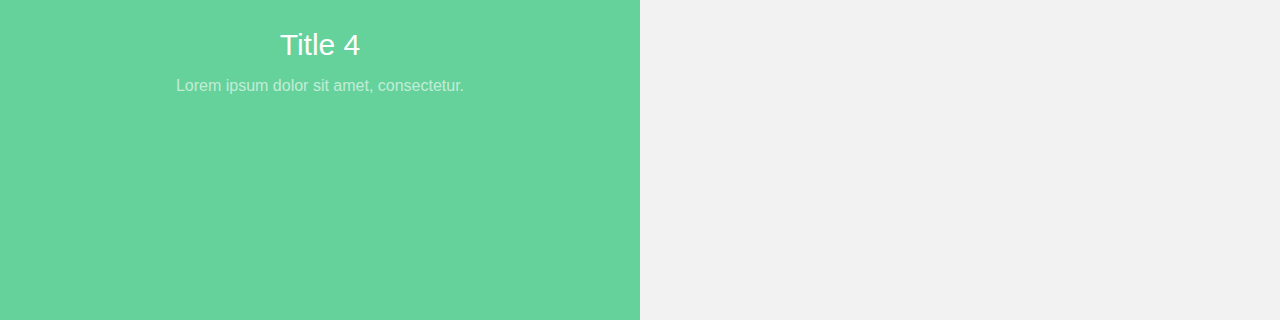
==== commit a240f375: "added class to style text" ====
--- a/index.html
+++ b/index.html
@@ -26,8 +26,8 @@
 	<script src="js/modernizr.js"></script> <!-- Modernizr -->
     
     
-    <!--======Animated headlines JS=======-->
-    
+    <!--======Animated headlines CSS=======-->
+    <link rel="stylesheet" href="css/animatedheadlinestyle.css"> <!-- Resource style -->
     
     
     
@@ -67,20 +67,23 @@
 		<!-- main content here -->
 	
     
-    
-    
-    
-    
-    <!--============3D Folding content here!========--->
-    
-    
-    
-    
+        
+        <!--First animated headline header here-->
+        
+    <section class="cd-intro">
+        <h1 class="cd-headline letters type">
+			<span>My favourite food is</span> 
+			<span class="cd-words-wrapper waiting">
+				<b class="is-visible">pizza</b>
+				<b>sushi</b>
+				<b>steak</b>
+			</span>
+		</h1>
+	</section> <!-- cd-intro -->
     
 
-    
-    
-    	<div class="cd-main">
+    <!--============3D Folding content here!========--->
+        <div class="cd-main">
 
 		<ul class="cd-gallery">
 			<li class="cd-item">
@@ -153,22 +156,19 @@
     
     
     <!--============================================================--->
-    
-        
-        
+
         
         </main>
     
-<script src="js/jquery-2.1.1.js"></script>
-<script src="js/main.js"></script> <!-- Resource jQuery -->
+    <script src="js/jquery-2.1.1.js"></script>
+    <script src="js/main.js"></script> <!-- Resource jQuery -->
     
     <!--==========Folding script=======--->
-
-<script src="js/foldmain.js"></script> <!-- Resource jQuery -->
+    <script src="js/foldmain.js"></script> <!-- Resource jQuery -->
     
     
     <!--=========Animated header script=======-->
-<script src="js/animatedheadlinemain.js"></script> <!-- Resource jQuery -->    
+    <script src="js/animatedheadlinemain.js"></script> <!-- Resource jQuery -->    
     
     
 </body>
--- a/css/animatedheadlinestyle.css
+++ b/css/animatedheadlinestyle.css
@@ -0,0 +1,1269 @@
+/* -------------------------------- 
+
+Primary style
+
+-------------------------------- */
+*, *::after, *::before {
+  -webkit-box-sizing: border-box;
+  -moz-box-sizing: border-box;
+  box-sizing: border-box;
+}
+
+html * {
+  -webkit-font-smoothing: antialiased;
+  -moz-osx-font-smoothing: grayscale;
+}
+
+html {
+  font-size: 62.5%;
+}
+
+body {
+  font-size: 1.6rem;
+  font-family: "Source Sans Pro", sans-serif;
+  color: #aebcb9;
+  background-color: #0d0d0d;
+}
+
+a {
+  text-decoration: none;
+}
+
+.cd-title {
+  position: relative;
+  height: 160px;
+  line-height: 230px;
+  text-align: center;
+}
+.cd-title h1 {
+  font-size: 2.4rem;
+  font-weight: 700;
+}
+@media only screen and (min-width: 768px) {
+  .cd-title {
+    line-height: 250px;
+  }
+}
+@media only screen and (min-width: 1170px) {
+  .cd-title {
+    height: 200px;
+    line-height: 300px;
+  }
+  .cd-title h1 {
+    font-size: 3rem;
+  }
+}
+
+.cd-intro {
+  width: 90%;
+  max-width: 768px;
+  text-align: center;
+}
+
+.cd-intro {
+  margin: 4em auto;
+}
+@media only screen and (min-width: 768px) {
+  .cd-intro {
+    margin: 5em auto;
+  }
+}
+@media only screen and (min-width: 1170px) {
+  .cd-intro {
+    margin: 6em auto;
+  }
+}
+
+.cd-headline {
+  font-size: 3rem;
+  line-height: 1.2;
+}
+@media only screen and (min-width: 768px) {
+  .cd-headline {
+    font-size: 4.4rem;
+    font-weight: 300;
+  }
+}
+@media only screen and (min-width: 1170px) {
+  .cd-headline {
+    font-size: 6rem;
+  }
+}
+
+.cd-words-wrapper {
+  display: inline-block;
+  position: relative;
+  text-align: left;
+}
+.cd-words-wrapper b {
+  display: inline-block;
+  position: absolute;
+  white-space: nowrap;
+  left: 0;
+  top: 0;
+}
+.cd-words-wrapper b.is-visible {
+  position: relative;
+}
+.no-js .cd-words-wrapper b {
+  opacity: 0;
+}
+.no-js .cd-words-wrapper b.is-visible {
+  opacity: 1;
+}
+
+/* -------------------------------- 
+
+xrotate-1 
+
+-------------------------------- */
+.cd-headline.rotate-1 .cd-words-wrapper {
+  -webkit-perspective: 300px;
+  -moz-perspective: 300px;
+  perspective: 300px;
+}
+.cd-headline.rotate-1 b {
+  opacity: 0;
+  -webkit-transform-origin: 50% 100%;
+  -moz-transform-origin: 50% 100%;
+  -ms-transform-origin: 50% 100%;
+  -o-transform-origin: 50% 100%;
+  transform-origin: 50% 100%;
+  -webkit-transform: rotateX(180deg);
+  -moz-transform: rotateX(180deg);
+  -ms-transform: rotateX(180deg);
+  -o-transform: rotateX(180deg);
+  transform: rotateX(180deg);
+}
+.cd-headline.rotate-1 b.is-visible {
+  opacity: 1;
+  -webkit-transform: rotateX(0deg);
+  -moz-transform: rotateX(0deg);
+  -ms-transform: rotateX(0deg);
+  -o-transform: rotateX(0deg);
+  transform: rotateX(0deg);
+  -webkit-animation: cd-rotate-1-in 1.2s;
+  -moz-animation: cd-rotate-1-in 1.2s;
+  animation: cd-rotate-1-in 1.2s;
+}
+.cd-headline.rotate-1 b.is-hidden {
+  -webkit-transform: rotateX(180deg);
+  -moz-transform: rotateX(180deg);
+  -ms-transform: rotateX(180deg);
+  -o-transform: rotateX(180deg);
+  transform: rotateX(180deg);
+  -webkit-animation: cd-rotate-1-out 1.2s;
+  -moz-animation: cd-rotate-1-out 1.2s;
+  animation: cd-rotate-1-out 1.2s;
+}
+
+@-webkit-keyframes cd-rotate-1-in {
+  0% {
+    -webkit-transform: rotateX(180deg);
+    opacity: 0;
+  }
+  35% {
+    -webkit-transform: rotateX(120deg);
+    opacity: 0;
+  }
+  65% {
+    opacity: 0;
+  }
+  100% {
+    -webkit-transform: rotateX(360deg);
+    opacity: 1;
+  }
+}
+@-moz-keyframes cd-rotate-1-in {
+  0% {
+    -moz-transform: rotateX(180deg);
+    opacity: 0;
+  }
+  35% {
+    -moz-transform: rotateX(120deg);
+    opacity: 0;
+  }
+  65% {
+    opacity: 0;
+  }
+  100% {
+    -moz-transform: rotateX(360deg);
+    opacity: 1;
+  }
+}
+@keyframes cd-rotate-1-in {
+  0% {
+    -webkit-transform: rotateX(180deg);
+    -moz-transform: rotateX(180deg);
+    -ms-transform: rotateX(180deg);
+    -o-transform: rotateX(180deg);
+    transform: rotateX(180deg);
+    opacity: 0;
+  }
+  35% {
+    -webkit-transform: rotateX(120deg);
+    -moz-transform: rotateX(120deg);
+    -ms-transform: rotateX(120deg);
+    -o-transform: rotateX(120deg);
+    transform: rotateX(120deg);
+    opacity: 0;
+  }
+  65% {
+    opacity: 0;
+  }
+  100% {
+    -webkit-transform: rotateX(360deg);
+    -moz-transform: rotateX(360deg);
+    -ms-transform: rotateX(360deg);
+    -o-transform: rotateX(360deg);
+    transform: rotateX(360deg);
+    opacity: 1;
+  }
+}
+@-webkit-keyframes cd-rotate-1-out {
+  0% {
+    -webkit-transform: rotateX(0deg);
+    opacity: 1;
+  }
+  35% {
+    -webkit-transform: rotateX(-40deg);
+    opacity: 1;
+  }
+  65% {
+    opacity: 0;
+  }
+  100% {
+    -webkit-transform: rotateX(180deg);
+    opacity: 0;
+  }
+}
+@-moz-keyframes cd-rotate-1-out {
+  0% {
+    -moz-transform: rotateX(0deg);
+    opacity: 1;
+  }
+  35% {
+    -moz-transform: rotateX(-40deg);
+    opacity: 1;
+  }
+  65% {
+    opacity: 0;
+  }
+  100% {
+    -moz-transform: rotateX(180deg);
+    opacity: 0;
+  }
+}
+@keyframes cd-rotate-1-out {
+  0% {
+    -webkit-transform: rotateX(0deg);
+    -moz-transform: rotateX(0deg);
+    -ms-transform: rotateX(0deg);
+    -o-transform: rotateX(0deg);
+    transform: rotateX(0deg);
+    opacity: 1;
+  }
+  35% {
+    -webkit-transform: rotateX(-40deg);
+    -moz-transform: rotateX(-40deg);
+    -ms-transform: rotateX(-40deg);
+    -o-transform: rotateX(-40deg);
+    transform: rotateX(-40deg);
+    opacity: 1;
+  }
+  65% {
+    opacity: 0;
+  }
+  100% {
+    -webkit-transform: rotateX(180deg);
+    -moz-transform: rotateX(180deg);
+    -ms-transform: rotateX(180deg);
+    -o-transform: rotateX(180deg);
+    transform: rotateX(180deg);
+    opacity: 0;
+  }
+}
+/* -------------------------------- 
+
+xtype 
+
+-------------------------------- */
+.cd-headline.type .cd-words-wrapper {
+  vertical-align: top;
+  overflow: hidden;
+}
+.cd-headline.type .cd-words-wrapper::after {
+  /* vertical bar */
+  content: '';
+  position: absolute;
+  right: 0;
+  top: 50%;
+  bottom: auto;
+  -webkit-transform: translateY(-50%);
+  -moz-transform: translateY(-50%);
+  -ms-transform: translateY(-50%);
+  -o-transform: translateY(-50%);
+  transform: translateY(-50%);
+  height: 90%;
+  width: 1px;
+  background-color: #aebcb9;
+}
+.cd-headline.type .cd-words-wrapper.waiting::after {
+  -webkit-animation: cd-pulse 1s infinite;
+  -moz-animation: cd-pulse 1s infinite;
+  animation: cd-pulse 1s infinite;
+}
+.cd-headline.type .cd-words-wrapper.selected {
+  background-color: #aebcb9;
+}
+.cd-headline.type .cd-words-wrapper.selected::after {
+  visibility: hidden;
+}
+.cd-headline.type .cd-words-wrapper.selected b {
+  color: #0d0d0d;
+}
+.cd-headline.type b {
+  visibility: hidden;
+}
+.cd-headline.type b.is-visible {
+  visibility: visible;
+}
+.cd-headline.type i {
+  position: absolute;
+  visibility: hidden;
+}
+.cd-headline.type i.in {
+  position: relative;
+  visibility: visible;
+}
+
+@-webkit-keyframes cd-pulse {
+  0% {
+    -webkit-transform: translateY(-50%) scale(1);
+    opacity: 1;
+  }
+  40% {
+    -webkit-transform: translateY(-50%) scale(0.9);
+    opacity: 0;
+  }
+  100% {
+    -webkit-transform: translateY(-50%) scale(0);
+    opacity: 0;
+  }
+}
+@-moz-keyframes cd-pulse {
+  0% {
+    -moz-transform: translateY(-50%) scale(1);
+    opacity: 1;
+  }
+  40% {
+    -moz-transform: translateY(-50%) scale(0.9);
+    opacity: 0;
+  }
+  100% {
+    -moz-transform: translateY(-50%) scale(0);
+    opacity: 0;
+  }
+}
+@keyframes cd-pulse {
+  0% {
+    -webkit-transform: translateY(-50%) scale(1);
+    -moz-transform: translateY(-50%) scale(1);
+    -ms-transform: translateY(-50%) scale(1);
+    -o-transform: translateY(-50%) scale(1);
+    transform: translateY(-50%) scale(1);
+    opacity: 1;
+  }
+  40% {
+    -webkit-transform: translateY(-50%) scale(0.9);
+    -moz-transform: translateY(-50%) scale(0.9);
+    -ms-transform: translateY(-50%) scale(0.9);
+    -o-transform: translateY(-50%) scale(0.9);
+    transform: translateY(-50%) scale(0.9);
+    opacity: 0;
+  }
+  100% {
+    -webkit-transform: translateY(-50%) scale(0);
+    -moz-transform: translateY(-50%) scale(0);
+    -ms-transform: translateY(-50%) scale(0);
+    -o-transform: translateY(-50%) scale(0);
+    transform: translateY(-50%) scale(0);
+    opacity: 0;
+  }
+}
+/* -------------------------------- 
+
+xrotate-2 
+
+-------------------------------- */
+.cd-headline.rotate-2 .cd-words-wrapper {
+  -webkit-perspective: 300px;
+  -moz-perspective: 300px;
+  perspective: 300px;
+}
+.cd-headline.rotate-2 i, .cd-headline.rotate-2 em {
+  display: inline-block;
+  -webkit-backface-visibility: hidden;
+  backface-visibility: hidden;
+}
+.cd-headline.rotate-2 b {
+  opacity: 0;
+}
+.cd-headline.rotate-2 i {
+  -webkit-transform-style: preserve-3d;
+  -moz-transform-style: preserve-3d;
+  -ms-transform-style: preserve-3d;
+  -o-transform-style: preserve-3d;
+  transform-style: preserve-3d;
+  -webkit-transform: translateZ(-20px) rotateX(90deg);
+  -moz-transform: translateZ(-20px) rotateX(90deg);
+  -ms-transform: translateZ(-20px) rotateX(90deg);
+  -o-transform: translateZ(-20px) rotateX(90deg);
+  transform: translateZ(-20px) rotateX(90deg);
+  opacity: 0;
+}
+.is-visible .cd-headline.rotate-2 i {
+  opacity: 1;
+}
+.cd-headline.rotate-2 i.in {
+  -webkit-animation: cd-rotate-2-in 0.4s forwards;
+  -moz-animation: cd-rotate-2-in 0.4s forwards;
+  animation: cd-rotate-2-in 0.4s forwards;
+}
+.cd-headline.rotate-2 i.out {
+  -webkit-animation: cd-rotate-2-out 0.4s forwards;
+  -moz-animation: cd-rotate-2-out 0.4s forwards;
+  animation: cd-rotate-2-out 0.4s forwards;
+}
+.cd-headline.rotate-2 em {
+  -webkit-transform: translateZ(20px);
+  -moz-transform: translateZ(20px);
+  -ms-transform: translateZ(20px);
+  -o-transform: translateZ(20px);
+  transform: translateZ(20px);
+}
+
+.no-csstransitions .cd-headline.rotate-2 i {
+  -webkit-transform: rotateX(0deg);
+  -moz-transform: rotateX(0deg);
+  -ms-transform: rotateX(0deg);
+  -o-transform: rotateX(0deg);
+  transform: rotateX(0deg);
+  opacity: 0;
+}
+.no-csstransitions .cd-headline.rotate-2 i em {
+  -webkit-transform: scale(1);
+  -moz-transform: scale(1);
+  -ms-transform: scale(1);
+  -o-transform: scale(1);
+  transform: scale(1);
+}
+
+.no-csstransitions .cd-headline.rotate-2 .is-visible i {
+  opacity: 1;
+}
+
+@-webkit-keyframes cd-rotate-2-in {
+  0% {
+    opacity: 0;
+    -webkit-transform: translateZ(-20px) rotateX(90deg);
+  }
+  60% {
+    opacity: 1;
+    -webkit-transform: translateZ(-20px) rotateX(-10deg);
+  }
+  100% {
+    opacity: 1;
+    -webkit-transform: translateZ(-20px) rotateX(0deg);
+  }
+}
+@-moz-keyframes cd-rotate-2-in {
+  0% {
+    opacity: 0;
+    -moz-transform: translateZ(-20px) rotateX(90deg);
+  }
+  60% {
+    opacity: 1;
+    -moz-transform: translateZ(-20px) rotateX(-10deg);
+  }
+  100% {
+    opacity: 1;
+    -moz-transform: translateZ(-20px) rotateX(0deg);
+  }
+}
+@keyframes cd-rotate-2-in {
+  0% {
+    opacity: 0;
+    -webkit-transform: translateZ(-20px) rotateX(90deg);
+    -moz-transform: translateZ(-20px) rotateX(90deg);
+    -ms-transform: translateZ(-20px) rotateX(90deg);
+    -o-transform: translateZ(-20px) rotateX(90deg);
+    transform: translateZ(-20px) rotateX(90deg);
+  }
+  60% {
+    opacity: 1;
+    -webkit-transform: translateZ(-20px) rotateX(-10deg);
+    -moz-transform: translateZ(-20px) rotateX(-10deg);
+    -ms-transform: translateZ(-20px) rotateX(-10deg);
+    -o-transform: translateZ(-20px) rotateX(-10deg);
+    transform: translateZ(-20px) rotateX(-10deg);
+  }
+  100% {
+    opacity: 1;
+    -webkit-transform: translateZ(-20px) rotateX(0deg);
+    -moz-transform: translateZ(-20px) rotateX(0deg);
+    -ms-transform: translateZ(-20px) rotateX(0deg);
+    -o-transform: translateZ(-20px) rotateX(0deg);
+    transform: translateZ(-20px) rotateX(0deg);
+  }
+}
+@-webkit-keyframes cd-rotate-2-out {
+  0% {
+    opacity: 1;
+    -webkit-transform: translateZ(-20px) rotateX(0);
+  }
+  60% {
+    opacity: 0;
+    -webkit-transform: translateZ(-20px) rotateX(-100deg);
+  }
+  100% {
+    opacity: 0;
+    -webkit-transform: translateZ(-20px) rotateX(-90deg);
+  }
+}
+@-moz-keyframes cd-rotate-2-out {
+  0% {
+    opacity: 1;
+    -moz-transform: translateZ(-20px) rotateX(0);
+  }
+  60% {
+    opacity: 0;
+    -moz-transform: translateZ(-20px) rotateX(-100deg);
+  }
+  100% {
+    opacity: 0;
+    -moz-transform: translateZ(-20px) rotateX(-90deg);
+  }
+}
+@keyframes cd-rotate-2-out {
+  0% {
+    opacity: 1;
+    -webkit-transform: translateZ(-20px) rotateX(0);
+    -moz-transform: translateZ(-20px) rotateX(0);
+    -ms-transform: translateZ(-20px) rotateX(0);
+    -o-transform: translateZ(-20px) rotateX(0);
+    transform: translateZ(-20px) rotateX(0);
+  }
+  60% {
+    opacity: 0;
+    -webkit-transform: translateZ(-20px) rotateX(-100deg);
+    -moz-transform: translateZ(-20px) rotateX(-100deg);
+    -ms-transform: translateZ(-20px) rotateX(-100deg);
+    -o-transform: translateZ(-20px) rotateX(-100deg);
+    transform: translateZ(-20px) rotateX(-100deg);
+  }
+  100% {
+    opacity: 0;
+    -webkit-transform: translateZ(-20px) rotateX(-90deg);
+    -moz-transform: translateZ(-20px) rotateX(-90deg);
+    -ms-transform: translateZ(-20px) rotateX(-90deg);
+    -o-transform: translateZ(-20px) rotateX(-90deg);
+    transform: translateZ(-20px) rotateX(-90deg);
+  }
+}
+/* -------------------------------- 
+
+xloading-bar 
+
+-------------------------------- */
+.cd-headline.loading-bar span {
+  display: inline-block;
+  padding: .2em 0;
+}
+.cd-headline.loading-bar .cd-words-wrapper {
+  overflow: hidden;
+  vertical-align: top;
+}
+.cd-headline.loading-bar .cd-words-wrapper::after {
+  /* loading bar */
+  content: '';
+  position: absolute;
+  left: 0;
+  bottom: 0;
+  height: 3px;
+  width: 0;
+  background: #0096a7;
+  z-index: 2;
+  -webkit-transition: width 0.3s -0.1s;
+  -moz-transition: width 0.3s -0.1s;
+  transition: width 0.3s -0.1s;
+}
+.cd-headline.loading-bar .cd-words-wrapper.is-loading::after {
+  width: 100%;
+  -webkit-transition: width 3s;
+  -moz-transition: width 3s;
+  transition: width 3s;
+}
+.cd-headline.loading-bar b {
+  top: .2em;
+  opacity: 0;
+  -webkit-transition: opacity 0.3s;
+  -moz-transition: opacity 0.3s;
+  transition: opacity 0.3s;
+}
+.cd-headline.loading-bar b.is-visible {
+  opacity: 1;
+  top: 0;
+}
+
+/* -------------------------------- 
+
+xslide 
+
+-------------------------------- */
+.cd-headline.slide span {
+  display: inline-block;
+  padding: .2em 0;
+}
+.cd-headline.slide .cd-words-wrapper {
+  overflow: hidden;
+  vertical-align: top;
+}
+.cd-headline.slide b {
+  opacity: 0;
+  top: .2em;
+}
+.cd-headline.slide b.is-visible {
+  top: 0;
+  opacity: 1;
+  -webkit-animation: slide-in 0.6s;
+  -moz-animation: slide-in 0.6s;
+  animation: slide-in 0.6s;
+}
+.cd-headline.slide b.is-hidden {
+  -webkit-animation: slide-out 0.6s;
+  -moz-animation: slide-out 0.6s;
+  animation: slide-out 0.6s;
+}
+
+@-webkit-keyframes slide-in {
+  0% {
+    opacity: 0;
+    -webkit-transform: translateY(-100%);
+  }
+  60% {
+    opacity: 1;
+    -webkit-transform: translateY(20%);
+  }
+  100% {
+    opacity: 1;
+    -webkit-transform: translateY(0);
+  }
+}
+@-moz-keyframes slide-in {
+  0% {
+    opacity: 0;
+    -moz-transform: translateY(-100%);
+  }
+  60% {
+    opacity: 1;
+    -moz-transform: translateY(20%);
+  }
+  100% {
+    opacity: 1;
+    -moz-transform: translateY(0);
+  }
+}
+@keyframes slide-in {
+  0% {
+    opacity: 0;
+    -webkit-transform: translateY(-100%);
+    -moz-transform: translateY(-100%);
+    -ms-transform: translateY(-100%);
+    -o-transform: translateY(-100%);
+    transform: translateY(-100%);
+  }
+  60% {
+    opacity: 1;
+    -webkit-transform: translateY(20%);
+    -moz-transform: translateY(20%);
+    -ms-transform: translateY(20%);
+    -o-transform: translateY(20%);
+    transform: translateY(20%);
+  }
+  100% {
+    opacity: 1;
+    -webkit-transform: translateY(0);
+    -moz-transform: translateY(0);
+    -ms-transform: translateY(0);
+    -o-transform: translateY(0);
+    transform: translateY(0);
+  }
+}
+@-webkit-keyframes slide-out {
+  0% {
+    opacity: 1;
+    -webkit-transform: translateY(0);
+  }
+  60% {
+    opacity: 0;
+    -webkit-transform: translateY(120%);
+  }
+  100% {
+    opacity: 0;
+    -webkit-transform: translateY(100%);
+  }
+}
+@-moz-keyframes slide-out {
+  0% {
+    opacity: 1;
+    -moz-transform: translateY(0);
+  }
+  60% {
+    opacity: 0;
+    -moz-transform: translateY(120%);
+  }
+  100% {
+    opacity: 0;
+    -moz-transform: translateY(100%);
+  }
+}
+@keyframes slide-out {
+  0% {
+    opacity: 1;
+    -webkit-transform: translateY(0);
+    -moz-transform: translateY(0);
+    -ms-transform: translateY(0);
+    -o-transform: translateY(0);
+    transform: translateY(0);
+  }
+  60% {
+    opacity: 0;
+    -webkit-transform: translateY(120%);
+    -moz-transform: translateY(120%);
+    -ms-transform: translateY(120%);
+    -o-transform: translateY(120%);
+    transform: translateY(120%);
+  }
+  100% {
+    opacity: 0;
+    -webkit-transform: translateY(100%);
+    -moz-transform: translateY(100%);
+    -ms-transform: translateY(100%);
+    -o-transform: translateY(100%);
+    transform: translateY(100%);
+  }
+}
+/* -------------------------------- 
+
+xclip 
+
+-------------------------------- */
+.cd-headline.clip span {
+  display: inline-block;
+  padding: .2em 0;
+}
+.cd-headline.clip .cd-words-wrapper {
+  overflow: hidden;
+  vertical-align: top;
+}
+.cd-headline.clip .cd-words-wrapper::after {
+  /* line */
+  content: '';
+  position: absolute;
+  top: 0;
+  right: 0;
+  width: 2px;
+  height: 100%;
+  background-color: #aebcb9;
+}
+.cd-headline.clip b {
+  opacity: 0;
+}
+.cd-headline.clip b.is-visible {
+  opacity: 1;
+}
+
+/* -------------------------------- 
+
+xzoom 
+
+-------------------------------- */
+.cd-headline.zoom .cd-words-wrapper {
+  -webkit-perspective: 300px;
+  -moz-perspective: 300px;
+  perspective: 300px;
+}
+.cd-headline.zoom b {
+  opacity: 0;
+}
+.cd-headline.zoom b.is-visible {
+  opacity: 1;
+  -webkit-animation: zoom-in 0.8s;
+  -moz-animation: zoom-in 0.8s;
+  animation: zoom-in 0.8s;
+}
+.cd-headline.zoom b.is-hidden {
+  -webkit-animation: zoom-out 0.8s;
+  -moz-animation: zoom-out 0.8s;
+  animation: zoom-out 0.8s;
+}
+
+@-webkit-keyframes zoom-in {
+  0% {
+    opacity: 0;
+    -webkit-transform: translateZ(100px);
+  }
+  100% {
+    opacity: 1;
+    -webkit-transform: translateZ(0);
+  }
+}
+@-moz-keyframes zoom-in {
+  0% {
+    opacity: 0;
+    -moz-transform: translateZ(100px);
+  }
+  100% {
+    opacity: 1;
+    -moz-transform: translateZ(0);
+  }
+}
+@keyframes zoom-in {
+  0% {
+    opacity: 0;
+    -webkit-transform: translateZ(100px);
+    -moz-transform: translateZ(100px);
+    -ms-transform: translateZ(100px);
+    -o-transform: translateZ(100px);
+    transform: translateZ(100px);
+  }
+  100% {
+    opacity: 1;
+    -webkit-transform: translateZ(0);
+    -moz-transform: translateZ(0);
+    -ms-transform: translateZ(0);
+    -o-transform: translateZ(0);
+    transform: translateZ(0);
+  }
+}
+@-webkit-keyframes zoom-out {
+  0% {
+    opacity: 1;
+    -webkit-transform: translateZ(0);
+  }
+  100% {
+    opacity: 0;
+    -webkit-transform: translateZ(-100px);
+  }
+}
+@-moz-keyframes zoom-out {
+  0% {
+    opacity: 1;
+    -moz-transform: translateZ(0);
+  }
+  100% {
+    opacity: 0;
+    -moz-transform: translateZ(-100px);
+  }
+}
+@keyframes zoom-out {
+  0% {
+    opacity: 1;
+    -webkit-transform: translateZ(0);
+    -moz-transform: translateZ(0);
+    -ms-transform: translateZ(0);
+    -o-transform: translateZ(0);
+    transform: translateZ(0);
+  }
+  100% {
+    opacity: 0;
+    -webkit-transform: translateZ(-100px);
+    -moz-transform: translateZ(-100px);
+    -ms-transform: translateZ(-100px);
+    -o-transform: translateZ(-100px);
+    transform: translateZ(-100px);
+  }
+}
+/* -------------------------------- 
+
+xrotate-3 
+
+-------------------------------- */
+.cd-headline.rotate-3 .cd-words-wrapper {
+  -webkit-perspective: 300px;
+  -moz-perspective: 300px;
+  perspective: 300px;
+}
+.cd-headline.rotate-3 b {
+  opacity: 0;
+}
+.cd-headline.rotate-3 i {
+  display: inline-block;
+  -webkit-transform: rotateY(180deg);
+  -moz-transform: rotateY(180deg);
+  -ms-transform: rotateY(180deg);
+  -o-transform: rotateY(180deg);
+  transform: rotateY(180deg);
+  -webkit-backface-visibility: hidden;
+  backface-visibility: hidden;
+}
+.is-visible .cd-headline.rotate-3 i {
+  -webkit-transform: rotateY(0deg);
+  -moz-transform: rotateY(0deg);
+  -ms-transform: rotateY(0deg);
+  -o-transform: rotateY(0deg);
+  transform: rotateY(0deg);
+}
+.cd-headline.rotate-3 i.in {
+  -webkit-animation: cd-rotate-3-in 0.6s forwards;
+  -moz-animation: cd-rotate-3-in 0.6s forwards;
+  animation: cd-rotate-3-in 0.6s forwards;
+}
+.cd-headline.rotate-3 i.out {
+  -webkit-animation: cd-rotate-3-out 0.6s forwards;
+  -moz-animation: cd-rotate-3-out 0.6s forwards;
+  animation: cd-rotate-3-out 0.6s forwards;
+}
+
+.no-csstransitions .cd-headline.rotate-3 i {
+  -webkit-transform: rotateY(0deg);
+  -moz-transform: rotateY(0deg);
+  -ms-transform: rotateY(0deg);
+  -o-transform: rotateY(0deg);
+  transform: rotateY(0deg);
+  opacity: 0;
+}
+
+.no-csstransitions .cd-headline.rotate-3 .is-visible i {
+  opacity: 1;
+}
+
+@-webkit-keyframes cd-rotate-3-in {
+  0% {
+    -webkit-transform: rotateY(180deg);
+  }
+  100% {
+    -webkit-transform: rotateY(0deg);
+  }
+}
+@-moz-keyframes cd-rotate-3-in {
+  0% {
+    -moz-transform: rotateY(180deg);
+  }
+  100% {
+    -moz-transform: rotateY(0deg);
+  }
+}
+@keyframes cd-rotate-3-in {
+  0% {
+    -webkit-transform: rotateY(180deg);
+    -moz-transform: rotateY(180deg);
+    -ms-transform: rotateY(180deg);
+    -o-transform: rotateY(180deg);
+    transform: rotateY(180deg);
+  }
+  100% {
+    -webkit-transform: rotateY(0deg);
+    -moz-transform: rotateY(0deg);
+    -ms-transform: rotateY(0deg);
+    -o-transform: rotateY(0deg);
+    transform: rotateY(0deg);
+  }
+}
+@-webkit-keyframes cd-rotate-3-out {
+  0% {
+    -webkit-transform: rotateY(0);
+  }
+  100% {
+    -webkit-transform: rotateY(-180deg);
+  }
+}
+@-moz-keyframes cd-rotate-3-out {
+  0% {
+    -moz-transform: rotateY(0);
+  }
+  100% {
+    -moz-transform: rotateY(-180deg);
+  }
+}
+@keyframes cd-rotate-3-out {
+  0% {
+    -webkit-transform: rotateY(0);
+    -moz-transform: rotateY(0);
+    -ms-transform: rotateY(0);
+    -o-transform: rotateY(0);
+    transform: rotateY(0);
+  }
+  100% {
+    -webkit-transform: rotateY(-180deg);
+    -moz-transform: rotateY(-180deg);
+    -ms-transform: rotateY(-180deg);
+    -o-transform: rotateY(-180deg);
+    transform: rotateY(-180deg);
+  }
+}
+/* -------------------------------- 
+
+xscale 
+
+-------------------------------- */
+.cd-headline.scale b {
+  opacity: 0;
+}
+.cd-headline.scale i {
+  display: inline-block;
+  opacity: 0;
+  -webkit-transform: scale(0);
+  -moz-transform: scale(0);
+  -ms-transform: scale(0);
+  -o-transform: scale(0);
+  transform: scale(0);
+}
+.is-visible .cd-headline.scale i {
+  opacity: 1;
+}
+.cd-headline.scale i.in {
+  -webkit-animation: scale-up 0.6s forwards;
+  -moz-animation: scale-up 0.6s forwards;
+  animation: scale-up 0.6s forwards;
+}
+.cd-headline.scale i.out {
+  -webkit-animation: scale-down 0.6s forwards;
+  -moz-animation: scale-down 0.6s forwards;
+  animation: scale-down 0.6s forwards;
+}
+
+.no-csstransitions .cd-headline.scale i {
+  -webkit-transform: scale(1);
+  -moz-transform: scale(1);
+  -ms-transform: scale(1);
+  -o-transform: scale(1);
+  transform: scale(1);
+  opacity: 0;
+}
+
+.no-csstransitions .cd-headline.scale .is-visible i {
+  opacity: 1;
+}
+
+@-webkit-keyframes scale-up {
+  0% {
+    -webkit-transform: scale(0);
+    opacity: 0;
+  }
+  60% {
+    -webkit-transform: scale(1.2);
+    opacity: 1;
+  }
+  100% {
+    -webkit-transform: scale(1);
+    opacity: 1;
+  }
+}
+@-moz-keyframes scale-up {
+  0% {
+    -moz-transform: scale(0);
+    opacity: 0;
+  }
+  60% {
+    -moz-transform: scale(1.2);
+    opacity: 1;
+  }
+  100% {
+    -moz-transform: scale(1);
+    opacity: 1;
+  }
+}
+@keyframes scale-up {
+  0% {
+    -webkit-transform: scale(0);
+    -moz-transform: scale(0);
+    -ms-transform: scale(0);
+    -o-transform: scale(0);
+    transform: scale(0);
+    opacity: 0;
+  }
+  60% {
+    -webkit-transform: scale(1.2);
+    -moz-transform: scale(1.2);
+    -ms-transform: scale(1.2);
+    -o-transform: scale(1.2);
+    transform: scale(1.2);
+    opacity: 1;
+  }
+  100% {
+    -webkit-transform: scale(1);
+    -moz-transform: scale(1);
+    -ms-transform: scale(1);
+    -o-transform: scale(1);
+    transform: scale(1);
+    opacity: 1;
+  }
+}
+@-webkit-keyframes scale-down {
+  0% {
+    -webkit-transform: scale(1);
+    opacity: 1;
+  }
+  60% {
+    -webkit-transform: scale(0);
+    opacity: 0;
+  }
+}
+@-moz-keyframes scale-down {
+  0% {
+    -moz-transform: scale(1);
+    opacity: 1;
+  }
+  60% {
+    -moz-transform: scale(0);
+    opacity: 0;
+  }
+}
+@keyframes scale-down {
+  0% {
+    -webkit-transform: scale(1);
+    -moz-transform: scale(1);
+    -ms-transform: scale(1);
+    -o-transform: scale(1);
+    transform: scale(1);
+    opacity: 1;
+  }
+  60% {
+    -webkit-transform: scale(0);
+    -moz-transform: scale(0);
+    -ms-transform: scale(0);
+    -o-transform: scale(0);
+    transform: scale(0);
+    opacity: 0;
+  }
+}
+/* -------------------------------- 
+
+xpush 
+
+-------------------------------- */
+.cd-headline.push b {
+  opacity: 0;
+}
+.cd-headline.push b.is-visible {
+  opacity: 1;
+  -webkit-animation: push-in 0.6s;
+  -moz-animation: push-in 0.6s;
+  animation: push-in 0.6s;
+}
+.cd-headline.push b.is-hidden {
+  -webkit-animation: push-out 0.6s;
+  -moz-animation: push-out 0.6s;
+  animation: push-out 0.6s;
+}
+
+@-webkit-keyframes push-in {
+  0% {
+    opacity: 0;
+    -webkit-transform: translateX(-100%);
+  }
+  60% {
+    opacity: 1;
+    -webkit-transform: translateX(10%);
+  }
+  100% {
+    opacity: 1;
+    -webkit-transform: translateX(0);
+  }
+}
+@-moz-keyframes push-in {
+  0% {
+    opacity: 0;
+    -moz-transform: translateX(-100%);
+  }
+  60% {
+    opacity: 1;
+    -moz-transform: translateX(10%);
+  }
+  100% {
+    opacity: 1;
+    -moz-transform: translateX(0);
+  }
+}
+@keyframes push-in {
+  0% {
+    opacity: 0;
+    -webkit-transform: translateX(-100%);
+    -moz-transform: translateX(-100%);
+    -ms-transform: translateX(-100%);
+    -o-transform: translateX(-100%);
+    transform: translateX(-100%);
+  }
+  60% {
+    opacity: 1;
+    -webkit-transform: translateX(10%);
+    -moz-transform: translateX(10%);
+    -ms-transform: translateX(10%);
+    -o-transform: translateX(10%);
+    transform: translateX(10%);
+  }
+  100% {
+    opacity: 1;
+    -webkit-transform: translateX(0);
+    -moz-transform: translateX(0);
+    -ms-transform: translateX(0);
+    -o-transform: translateX(0);
+    transform: translateX(0);
+  }
+}
+@-webkit-keyframes push-out {
+  0% {
+    opacity: 1;
+    -webkit-transform: translateX(0);
+  }
+  60% {
+    opacity: 0;
+    -webkit-transform: translateX(110%);
+  }
+  100% {
+    opacity: 0;
+    -webkit-transform: translateX(100%);
+  }
+}
+@-moz-keyframes push-out {
+  0% {
+    opacity: 1;
+    -moz-transform: translateX(0);
+  }
+  60% {
+    opacity: 0;
+    -moz-transform: translateX(110%);
+  }
+  100% {
+    opacity: 0;
+    -moz-transform: translateX(100%);
+  }
+}
+@keyframes push-out {
+  0% {
+    opacity: 1;
+    -webkit-transform: translateX(0);
+    -moz-transform: translateX(0);
+    -ms-transform: translateX(0);
+    -o-transform: translateX(0);
+    transform: translateX(0);
+  }
+  60% {
+    opacity: 0;
+    -webkit-transform: translateX(110%);
+    -moz-transform: translateX(110%);
+    -ms-transform: translateX(110%);
+    -o-transform: translateX(110%);
+    transform: translateX(110%);
+  }
+  100% {
+    opacity: 0;
+    -webkit-transform: translateX(100%);
+    -moz-transform: translateX(100%);
+    -ms-transform: translateX(100%);
+    -o-transform: translateX(100%);
+    transform: translateX(100%);
+  }
+}
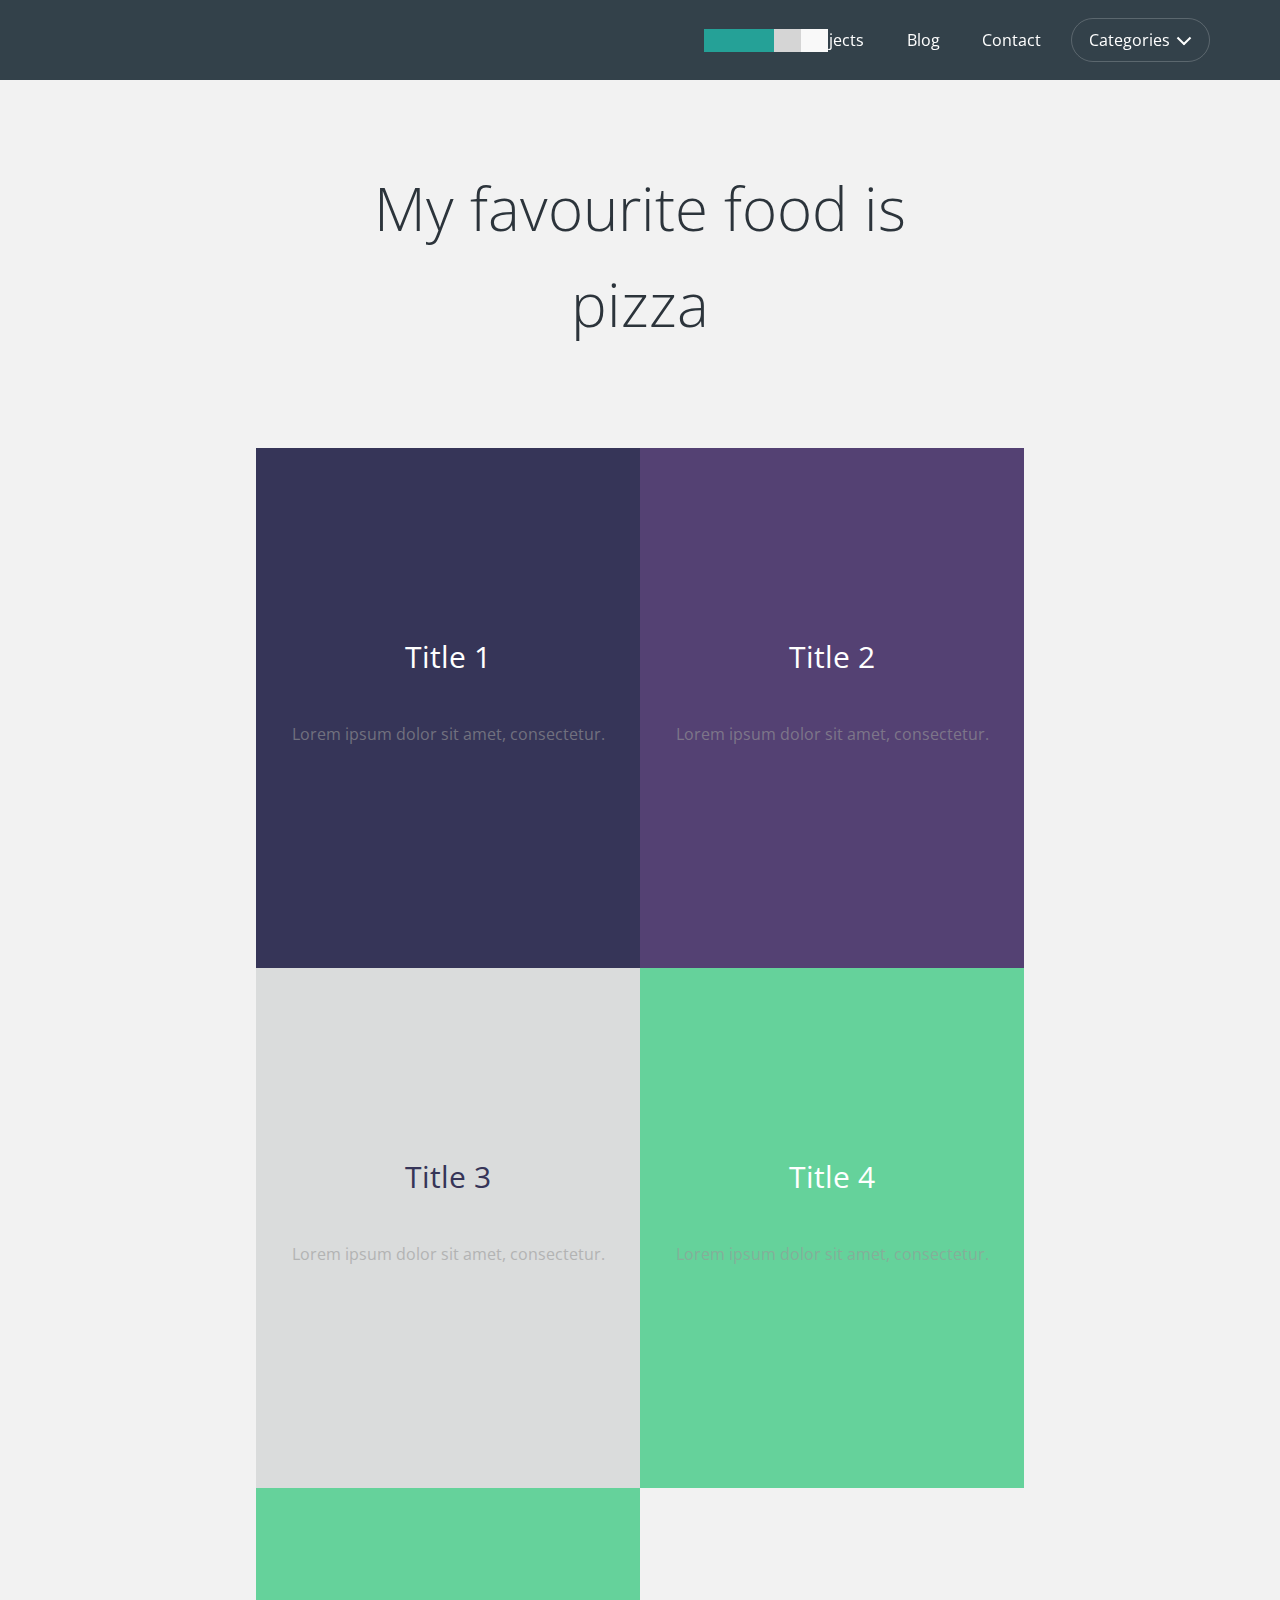
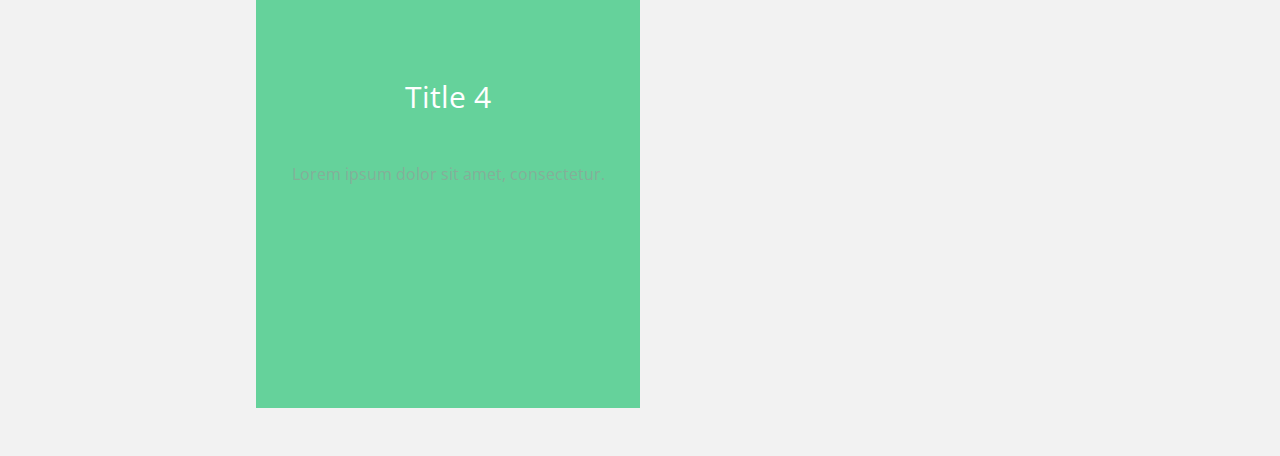
==== commit 805a19ab: "Added links to css and script" ====
--- a/index.html
+++ b/index.html
@@ -28,6 +28,10 @@
     
     <!--======Animated headlines CSS=======-->
     <link rel="stylesheet" href="css/animatedheadlinestyle.css"> <!-- Resource style -->
+    
+    
+    <!--========Hero slider css file======-->
+    <link rel="stylesheet" href="css/herosliderstyle.css"> <!--Hero Slider style-->
     
     
     
@@ -71,8 +75,8 @@
         <!--First animated headline header here-->
         
     <section class="cd-intro">
-        <h1 class="cd-headline letters type">
-			<span>My favourite food is</span> 
+        <h1 class="cd-headline zoom loading-bar">
+			<span>My favourite food is</span> <br>
 			<span class="cd-words-wrapper waiting">
 				<b class="is-visible">pizza</b>
 				<b>sushi</b>
@@ -153,8 +157,6 @@
     
     
     
-    
-    
     <!--============================================================--->
 
         
@@ -170,6 +172,9 @@
     <!--=========Animated header script=======-->
     <script src="js/animatedheadlinemain.js"></script> <!-- Resource jQuery -->    
     
+    <!--=====Hero Slider Scrpt=====-->
+    <script src="js/heroslidermain.js"></script> <!-- Resource jQuery -->    
+    
     
 </body>
 </html>--- a/css/herosliderstyle.css
+++ b/css/herosliderstyle.css
@@ -0,0 +1,700 @@
+/* -------------------------------- 
+
+Primary style
+
+-------------------------------- */
+*, *::after, *::before {
+  -webkit-box-sizing: border-box;
+  -moz-box-sizing: border-box;
+  box-sizing: border-box;
+}
+
+html {
+  font-size: 62.5%;
+}
+
+body {
+  font-size: 1.6rem;
+  font-family: "Open Sans", sans-serif;
+  color: #2c343b;
+  background-color: #f2f2f2;
+}
+
+a {
+  color: #d44457;
+  text-decoration: none;
+}
+
+img {
+  max-width: 100%;
+}
+
+/* -------------------------------- 
+
+Main Components 
+
+-------------------------------- */
+.cd-header {
+  position: absolute;
+  z-index: 2;
+  top: 0;
+  left: 0;
+  width: 100%;
+  height: 50px;
+  background-color: #21272c;
+  -webkit-font-smoothing: antialiased;
+  -moz-osx-font-smoothing: grayscale;
+}
+@media only screen and (min-width: 768px) {
+  .cd-header {
+    height: 70px;
+    background-color: transparent;
+  }
+}
+
+#cd-logo {
+  float: left;
+  margin: 13px 0 0 5%;
+}
+#cd-logo img {
+  display: block;
+}
+@media only screen and (min-width: 768px) {
+  #cd-logo {
+    margin: 23px 0 0 5%;
+  }
+}
+
+.cd-primary-nav {
+  /* mobile first - navigation hidden by default, triggered by tap/click on navigation icon */
+  float: right;
+  margin-right: 5%;
+  width: 44px;
+  height: 100%;
+  background: url("../assets/cd-icon-menu.svg") no-repeat center center;
+}
+.cd-primary-nav ul {
+  position: absolute;
+  top: 0;
+  left: 0;
+  width: 100%;
+  -webkit-transform: translateY(-100%);
+  -moz-transform: translateY(-100%);
+  -ms-transform: translateY(-100%);
+  -o-transform: translateY(-100%);
+  transform: translateY(-100%);
+}
+.cd-primary-nav ul.is-visible {
+  box-shadow: 0 3px 8px rgba(0, 0, 0, 0.2);
+  -webkit-transform: translateY(50px);
+  -moz-transform: translateY(50px);
+  -ms-transform: translateY(50px);
+  -o-transform: translateY(50px);
+  transform: translateY(50px);
+}
+.cd-primary-nav a {
+  display: block;
+  height: 50px;
+  line-height: 50px;
+  padding-left: 5%;
+  background: #21272c;
+  border-top: 1px solid #333c44;
+  color: #ffffff;
+}
+@media only screen and (min-width: 768px) {
+  .cd-primary-nav {
+    /* reset navigation values */
+    width: auto;
+    height: auto;
+    background: none;
+  }
+  .cd-primary-nav ul {
+    position: static;
+    width: auto;
+    -webkit-transform: translateY(0);
+    -moz-transform: translateY(0);
+    -ms-transform: translateY(0);
+    -o-transform: translateY(0);
+    transform: translateY(0);
+    line-height: 70px;
+  }
+  .cd-primary-nav ul.is-visible {
+    -webkit-transform: translateY(0);
+    -moz-transform: translateY(0);
+    -ms-transform: translateY(0);
+    -o-transform: translateY(0);
+    transform: translateY(0);
+  }
+  .cd-primary-nav li {
+    display: inline-block;
+    margin-left: 1em;
+  }
+  .cd-primary-nav a {
+    display: inline-block;
+    height: auto;
+    font-weight: 600;
+    line-height: normal;
+    background: transparent;
+    padding: .6em 1em;
+    border-top: none;
+  }
+}
+
+/* -------------------------------- 
+
+Slider
+
+-------------------------------- */
+.cd-hero {
+  position: relative;
+  -webkit-font-smoothing: antialiased;
+  -moz-osx-font-smoothing: grayscale;
+}
+
+.cd-hero-slider {
+  position: relative;
+  height: 360px;
+  overflow: hidden;
+}
+.cd-hero-slider li {
+  position: absolute;
+  top: 0;
+  left: 0;
+  width: 100%;
+  height: 100%;
+  -webkit-transform: translateX(100%);
+  -moz-transform: translateX(100%);
+  -ms-transform: translateX(100%);
+  -o-transform: translateX(100%);
+  transform: translateX(100%);
+}
+.cd-hero-slider li.selected {
+  /* this is the visible slide */
+  position: relative;
+  -webkit-transform: translateX(0);
+  -moz-transform: translateX(0);
+  -ms-transform: translateX(0);
+  -o-transform: translateX(0);
+  transform: translateX(0);
+}
+.cd-hero-slider li.move-left {
+  /* slide hidden on the left */
+  -webkit-transform: translateX(-100%);
+  -moz-transform: translateX(-100%);
+  -ms-transform: translateX(-100%);
+  -o-transform: translateX(-100%);
+  transform: translateX(-100%);
+}
+.cd-hero-slider li.is-moving, .cd-hero-slider li.selected {
+  /* the is-moving class is assigned to the slide which is moving outside the viewport */
+  -webkit-transition: -webkit-transform 0.5s;
+  -moz-transition: -moz-transform 0.5s;
+  transition: transform 0.5s;
+}
+@media only screen and (min-width: 768px) {
+  .cd-hero-slider {
+    height: 500px;
+  }
+}
+@media only screen and (min-width: 1170px) {
+  .cd-hero-slider {
+    height: 680px;
+  }
+}
+
+/* -------------------------------- 
+
+Single slide style
+
+-------------------------------- */
+.cd-hero-slider li {
+  background-position: center center;
+  background-size: cover;
+  background-repeat: no-repeat;
+}
+.cd-hero-slider li:first-of-type {
+  background-color: #2c343b;
+}
+.cd-hero-slider li:nth-of-type(2) {
+  background-color: #3d4952;
+  background-image: url("../assets/tech-1-mobile.jpg");
+}
+.cd-hero-slider li:nth-of-type(3) {
+  background-color: #586775;
+  background-image: url("../assets/tech-2-mobile.jpg");
+}
+.cd-hero-slider li:nth-of-type(4) {
+  background-color: #2c343b;
+  background-image: url("../assets/video-replace-mobile.jpg");
+}
+.cd-hero-slider li:nth-of-type(5) {
+  background-color: #2c343b;
+  background-image: url(../assets/img.jpg);
+}
+.cd-hero-slider .cd-full-width,
+.cd-hero-slider .cd-half-width {
+  position: absolute;
+  width: 100%;
+  height: 100%;
+  z-index: 1;
+  left: 0;
+  top: 0;
+  /* this padding is used to align the text */
+  padding-top: 100px;
+  text-align: center;
+  /* Force Hardware Acceleration in WebKit */
+  -webkit-backface-visibility: hidden;
+  backface-visibility: hidden;
+  -webkit-transform: translateZ(0);
+  -moz-transform: translateZ(0);
+  -ms-transform: translateZ(0);
+  -o-transform: translateZ(0);
+  transform: translateZ(0);
+}
+.cd-hero-slider .cd-img-container {
+  /* hide image on mobile device */
+  display: none;
+}
+.cd-hero-slider .cd-img-container img {
+  position: absolute;
+  left: 50%;
+  top: 50%;
+  bottom: auto;
+  right: auto;
+  -webkit-transform: translateX(-50%) translateY(-50%);
+  -moz-transform: translateX(-50%) translateY(-50%);
+  -ms-transform: translateX(-50%) translateY(-50%);
+  -o-transform: translateX(-50%) translateY(-50%);
+  transform: translateX(-50%) translateY(-50%);
+}
+.cd-hero-slider .cd-bg-video-wrapper {
+  /* hide video on mobile device */
+  display: none;
+  position: absolute;
+  top: 0;
+  left: 0;
+  width: 100%;
+  height: 100%;
+  overflow: hidden;
+}
+.cd-hero-slider .cd-bg-video-wrapper video {
+  /* you won't see this element in the html, but it will be injected using js */
+  display: block;
+  min-height: 100%;
+  min-width: 100%;
+  max-width: none;
+  height: auto;
+  width: auto;
+  position: absolute;
+  left: 50%;
+  top: 50%;
+  bottom: auto;
+  right: auto;
+  -webkit-transform: translateX(-50%) translateY(-50%);
+  -moz-transform: translateX(-50%) translateY(-50%);
+  -ms-transform: translateX(-50%) translateY(-50%);
+  -o-transform: translateX(-50%) translateY(-50%);
+  transform: translateX(-50%) translateY(-50%);
+}
+.cd-hero-slider h2, .cd-hero-slider p {
+  text-shadow: 0 1px 3px rgba(0, 0, 0, 0.1);
+  line-height: 1.2;
+  margin: 0 auto 14px;
+  color: #ffffff;
+  width: 90%;
+  max-width: 400px;
+}
+.cd-hero-slider h2 {
+  font-size: 2.4rem;
+}
+.cd-hero-slider p {
+  font-size: 1.4rem;
+  line-height: 1.4;
+}
+.cd-hero-slider .cd-btn {
+  display: inline-block;
+  padding: 1.2em 1.4em;
+  margin-top: .8em;
+  background-color: rgba(212, 68, 87, 0.9);
+  font-size: 1.3rem;
+  font-weight: 700;
+  letter-spacing: 1px;
+  color: #ffffff;
+  text-transform: uppercase;
+  box-shadow: 0 3px 6px rgba(0, 0, 0, 0.1);
+  -webkit-transition: background-color 0.2s;
+  -moz-transition: background-color 0.2s;
+  transition: background-color 0.2s;
+}
+.cd-hero-slider .cd-btn.secondary {
+  background-color: rgba(22, 26, 30, 0.8);
+}
+.cd-hero-slider .cd-btn:nth-of-type(2) {
+  margin-left: 1em;
+}
+.no-touch .cd-hero-slider .cd-btn:hover {
+  background-color: #d44457;
+}
+.no-touch .cd-hero-slider .cd-btn.secondary:hover {
+  background-color: #161a1e;
+}
+@media only screen and (min-width: 768px) {
+  .cd-hero-slider li:nth-of-type(2) {
+    background-image: none;
+  }
+  .cd-hero-slider li:nth-of-type(3) {
+    background-image: none;
+  }
+  .cd-hero-slider li:nth-of-type(4) {
+    background-image: none;
+  }
+  .cd-hero-slider .cd-full-width,
+  .cd-hero-slider .cd-half-width {
+    padding-top: 150px;
+  }
+  .cd-hero-slider .cd-bg-video-wrapper {
+    display: block;
+  }
+  .cd-hero-slider .cd-half-width {
+    width: 45%;
+  }
+  .cd-hero-slider .cd-half-width:first-of-type {
+    left: 5%;
+  }
+  .cd-hero-slider .cd-half-width:nth-of-type(2) {
+    right: 5%;
+    left: auto;
+  }
+  .cd-hero-slider .cd-img-container {
+    display: block;
+  }
+  .cd-hero-slider h2, .cd-hero-slider p {
+    max-width: 520px;
+  }
+  .cd-hero-slider h2 {
+    font-size: 2.4em;
+    font-weight: 300;
+  }
+  .cd-hero-slider .cd-btn {
+    font-size: 1.4rem;
+  }
+}
+@media only screen and (min-width: 1170px) {
+  .cd-hero-slider .cd-full-width,
+  .cd-hero-slider .cd-half-width {
+    padding-top: 220px;
+  }
+  .cd-hero-slider h2, .cd-hero-slider p {
+    margin-bottom: 20px;
+  }
+  .cd-hero-slider h2 {
+    font-size: 3.2em;
+  }
+  .cd-hero-slider p {
+    font-size: 1.6rem;
+  }
+}
+
+/* -------------------------------- 
+
+Single slide animation
+
+-------------------------------- */
+@media only screen and (min-width: 768px) {
+  .cd-hero-slider .cd-half-width {
+    opacity: 0;
+    -webkit-transform: translateX(40px);
+    -moz-transform: translateX(40px);
+    -ms-transform: translateX(40px);
+    -o-transform: translateX(40px);
+    transform: translateX(40px);
+  }
+  .cd-hero-slider .move-left .cd-half-width {
+    -webkit-transform: translateX(-40px);
+    -moz-transform: translateX(-40px);
+    -ms-transform: translateX(-40px);
+    -o-transform: translateX(-40px);
+    transform: translateX(-40px);
+  }
+  .cd-hero-slider .selected .cd-half-width {
+    /* this is the visible slide */
+    opacity: 1;
+    -webkit-transform: translateX(0);
+    -moz-transform: translateX(0);
+    -ms-transform: translateX(0);
+    -o-transform: translateX(0);
+    transform: translateX(0);
+  }
+  .cd-hero-slider .is-moving .cd-half-width {
+    /* this is the slide moving outside the viewport 
+    wait for the end of the transition on the <li> parent before set opacity to 0 and translate to 40px/-40px */
+    -webkit-transition: opacity 0s 0.5s, -webkit-transform 0s 0.5s;
+    -moz-transition: opacity 0s 0.5s, -moz-transform 0s 0.5s;
+    transition: opacity 0s 0.5s, transform 0s 0.5s;
+  }
+  .cd-hero-slider li.selected.from-left .cd-half-width:nth-of-type(2),
+  .cd-hero-slider li.selected.from-right .cd-half-width:first-of-type {
+    /* this is the selected slide - different animation if it's entering from left or right */
+    -webkit-transition: opacity 0.4s 0.2s, -webkit-transform 0.5s 0.2s;
+    -moz-transition: opacity 0.4s 0.2s, -moz-transform 0.5s 0.2s;
+    transition: opacity 0.4s 0.2s, transform 0.5s 0.2s;
+  }
+  .cd-hero-slider li.selected.from-left .cd-half-width:first-of-type,
+  .cd-hero-slider li.selected.from-right .cd-half-width:nth-of-type(2) {
+    /* this is the selected slide - different animation if it's entering from left or right */
+    -webkit-transition: opacity 0.4s 0.4s, -webkit-transform 0.5s 0.4s;
+    -moz-transition: opacity 0.4s 0.4s, -moz-transform 0.5s 0.4s;
+    transition: opacity 0.4s 0.4s, transform 0.5s 0.4s;
+  }
+  .cd-hero-slider .cd-full-width h2,
+  .cd-hero-slider .cd-full-width p,
+  .cd-hero-slider .cd-full-width .cd-btn {
+    opacity: 0;
+    -webkit-transform: translateX(100px);
+    -moz-transform: translateX(100px);
+    -ms-transform: translateX(100px);
+    -o-transform: translateX(100px);
+    transform: translateX(100px);
+  }
+  .cd-hero-slider .move-left .cd-full-width h2,
+  .cd-hero-slider .move-left .cd-full-width p,
+  .cd-hero-slider .move-left .cd-full-width .cd-btn {
+    opacity: 0;
+    -webkit-transform: translateX(-100px);
+    -moz-transform: translateX(-100px);
+    -ms-transform: translateX(-100px);
+    -o-transform: translateX(-100px);
+    transform: translateX(-100px);
+  }
+  .cd-hero-slider .selected .cd-full-width h2,
+  .cd-hero-slider .selected .cd-full-width p,
+  .cd-hero-slider .selected .cd-full-width .cd-btn {
+    /* this is the visible slide */
+    opacity: 1;
+    -webkit-transform: translateX(0);
+    -moz-transform: translateX(0);
+    -ms-transform: translateX(0);
+    -o-transform: translateX(0);
+    transform: translateX(0);
+  }
+  .cd-hero-slider li.is-moving .cd-full-width h2,
+  .cd-hero-slider li.is-moving .cd-full-width p,
+  .cd-hero-slider li.is-moving .cd-full-width .cd-btn {
+    /* this is the slide moving outside the viewport 
+    wait for the end of the transition on the li parent before set opacity to 0 and translate to 100px/-100px */
+    -webkit-transition: opacity 0s 0.5s, -webkit-transform 0s 0.5s;
+    -moz-transition: opacity 0s 0.5s, -moz-transform 0s 0.5s;
+    transition: opacity 0s 0.5s, transform 0s 0.5s;
+  }
+  .cd-hero-slider li.selected h2 {
+    -webkit-transition: opacity 0.4s 0.2s, -webkit-transform 0.5s 0.2s;
+    -moz-transition: opacity 0.4s 0.2s, -moz-transform 0.5s 0.2s;
+    transition: opacity 0.4s 0.2s, transform 0.5s 0.2s;
+  }
+  .cd-hero-slider li.selected p {
+    -webkit-transition: opacity 0.4s 0.3s, -webkit-transform 0.5s 0.3s;
+    -moz-transition: opacity 0.4s 0.3s, -moz-transform 0.5s 0.3s;
+    transition: opacity 0.4s 0.3s, transform 0.5s 0.3s;
+  }
+  .cd-hero-slider li.selected .cd-btn {
+    -webkit-transition: opacity 0.4s 0.4s, -webkit-transform 0.5s 0.4s, background-color 0.2s 0s;
+    -moz-transition: opacity 0.4s 0.4s, -moz-transform 0.5s 0.4s, background-color 0.2s 0s;
+    transition: opacity 0.4s 0.4s, transform 0.5s 0.4s, background-color 0.2s 0s;
+  }
+}
+/* -------------------------------- 
+
+Slider navigation
+
+-------------------------------- */
+.cd-slider-nav {
+  position: absolute;
+  width: 100%;
+  bottom: 0;
+  z-index: 2;
+  text-align: center;
+  height: 55px;
+  background-color: rgba(0, 1, 1, 0.5);
+}
+.cd-slider-nav nav, .cd-slider-nav ul, .cd-slider-nav li, .cd-slider-nav a {
+  height: 100%;
+}
+.cd-slider-nav nav {
+  display: inline-block;
+  position: relative;
+}
+.cd-slider-nav .cd-marker {
+  position: absolute;
+  bottom: 0;
+  left: 0;
+  width: 60px;
+  height: 100%;
+  color: #d44457;
+  background-color: #ffffff;
+  box-shadow: inset 0 2px 0 currentColor;
+  -webkit-transition: -webkit-transform 0.2s, box-shadow 0.2s;
+  -moz-transition: -moz-transform 0.2s, box-shadow 0.2s;
+  transition: transform 0.2s, box-shadow 0.2s;
+}
+.cd-slider-nav .cd-marker.item-2 {
+  -webkit-transform: translateX(100%);
+  -moz-transform: translateX(100%);
+  -ms-transform: translateX(100%);
+  -o-transform: translateX(100%);
+  transform: translateX(100%);
+}
+.cd-slider-nav .cd-marker.item-3 {
+  -webkit-transform: translateX(200%);
+  -moz-transform: translateX(200%);
+  -ms-transform: translateX(200%);
+  -o-transform: translateX(200%);
+  transform: translateX(200%);
+}
+.cd-slider-nav .cd-marker.item-4 {
+  -webkit-transform: translateX(300%);
+  -moz-transform: translateX(300%);
+  -ms-transform: translateX(300%);
+  -o-transform: translateX(300%);
+  transform: translateX(300%);
+}
+.cd-slider-nav .cd-marker.item-5 {
+  -webkit-transform: translateX(400%);
+  -moz-transform: translateX(400%);
+  -ms-transform: translateX(400%);
+  -o-transform: translateX(400%);
+  transform: translateX(400%);
+}
+.cd-slider-nav ul::after {
+  clear: both;
+  content: "";
+  display: table;
+}
+.cd-slider-nav li {
+  display: inline-block;
+  width: 60px;
+  float: left;
+}
+.cd-slider-nav li.selected a {
+  color: #2c343b;
+}
+.no-touch .cd-slider-nav li.selected a:hover {
+  background-color: transparent;
+}
+.cd-slider-nav a {
+  display: block;
+  position: relative;
+  padding-top: 35px;
+  font-size: 1rem;
+  font-weight: 700;
+  color: #a8b4be;
+  -webkit-transition: background-color 0.2s;
+  -moz-transition: background-color 0.2s;
+  transition: background-color 0.2s;
+}
+.cd-slider-nav a::before {
+  content: '';
+  position: absolute;
+  width: 24px;
+  height: 24px;
+  top: 8px;
+  left: 50%;
+  right: auto;
+  -webkit-transform: translateX(-50%);
+  -moz-transform: translateX(-50%);
+  -ms-transform: translateX(-50%);
+  -o-transform: translateX(-50%);
+  transform: translateX(-50%);
+  background: url(../assets/cd-icon-navigation.svg) no-repeat 0 0;
+}
+.no-touch .cd-slider-nav a:hover {
+  background-color: rgba(0, 1, 1, 0.5);
+}
+.cd-slider-nav li:first-of-type a::before {
+  background-position: 0 0;
+}
+.cd-slider-nav li.selected:first-of-type a::before {
+  background-position: 0 -24px;
+}
+.cd-slider-nav li:nth-of-type(2) a::before {
+  background-position: -24px 0;
+}
+.cd-slider-nav li.selected:nth-of-type(2) a::before {
+  background-position: -24px -24px;
+}
+.cd-slider-nav li:nth-of-type(3) a::before {
+  background-position: -48px 0;
+}
+.cd-slider-nav li.selected:nth-of-type(3) a::before {
+  background-position: -48px -24px;
+}
+.cd-slider-nav li:nth-of-type(4) a::before {
+  background-position: -72px 0;
+}
+.cd-slider-nav li.selected:nth-of-type(4) a::before {
+  background-position: -72px -24px;
+}
+.cd-slider-nav li:nth-of-type(5) a::before {
+  background-position: -96px 0;
+}
+.cd-slider-nav li.selected:nth-of-type(5) a::before {
+  background-position: -96px -24px;
+}
+@media only screen and (min-width: 768px) {
+  .cd-slider-nav {
+    height: 80px;
+  }
+  .cd-slider-nav .cd-marker,
+  .cd-slider-nav li {
+    width: 95px;
+  }
+  .cd-slider-nav a {
+    padding-top: 48px;
+    font-size: 1.1rem;
+    text-transform: uppercase;
+  }
+  .cd-slider-nav a::before {
+    top: 18px;
+  }
+}
+
+/* -------------------------------- 
+
+Main content
+
+-------------------------------- */
+.cd-main-content {
+  width: 90%;
+  max-width: 768px;
+  margin: 0 auto;
+  padding: 2em 0;
+}
+.cd-main-content p {
+  font-size: 1.4rem;
+  line-height: 1.8;
+  color: #999999;
+  margin: 2em 0;
+}
+@media only screen and (min-width: 1170px) {
+  .cd-main-content {
+    padding: 3em 0;
+  }
+  .cd-main-content p {
+    font-size: 1.6rem;
+  }
+}
+
+/* -------------------------------- 
+
+Javascript disabled
+
+-------------------------------- */
+.no-js .cd-hero-slider li {
+  display: none;
+}
+.no-js .cd-hero-slider li.selected {
+  display: block;
+}
+
+.no-js .cd-slider-nav {
+  display: none;
+}
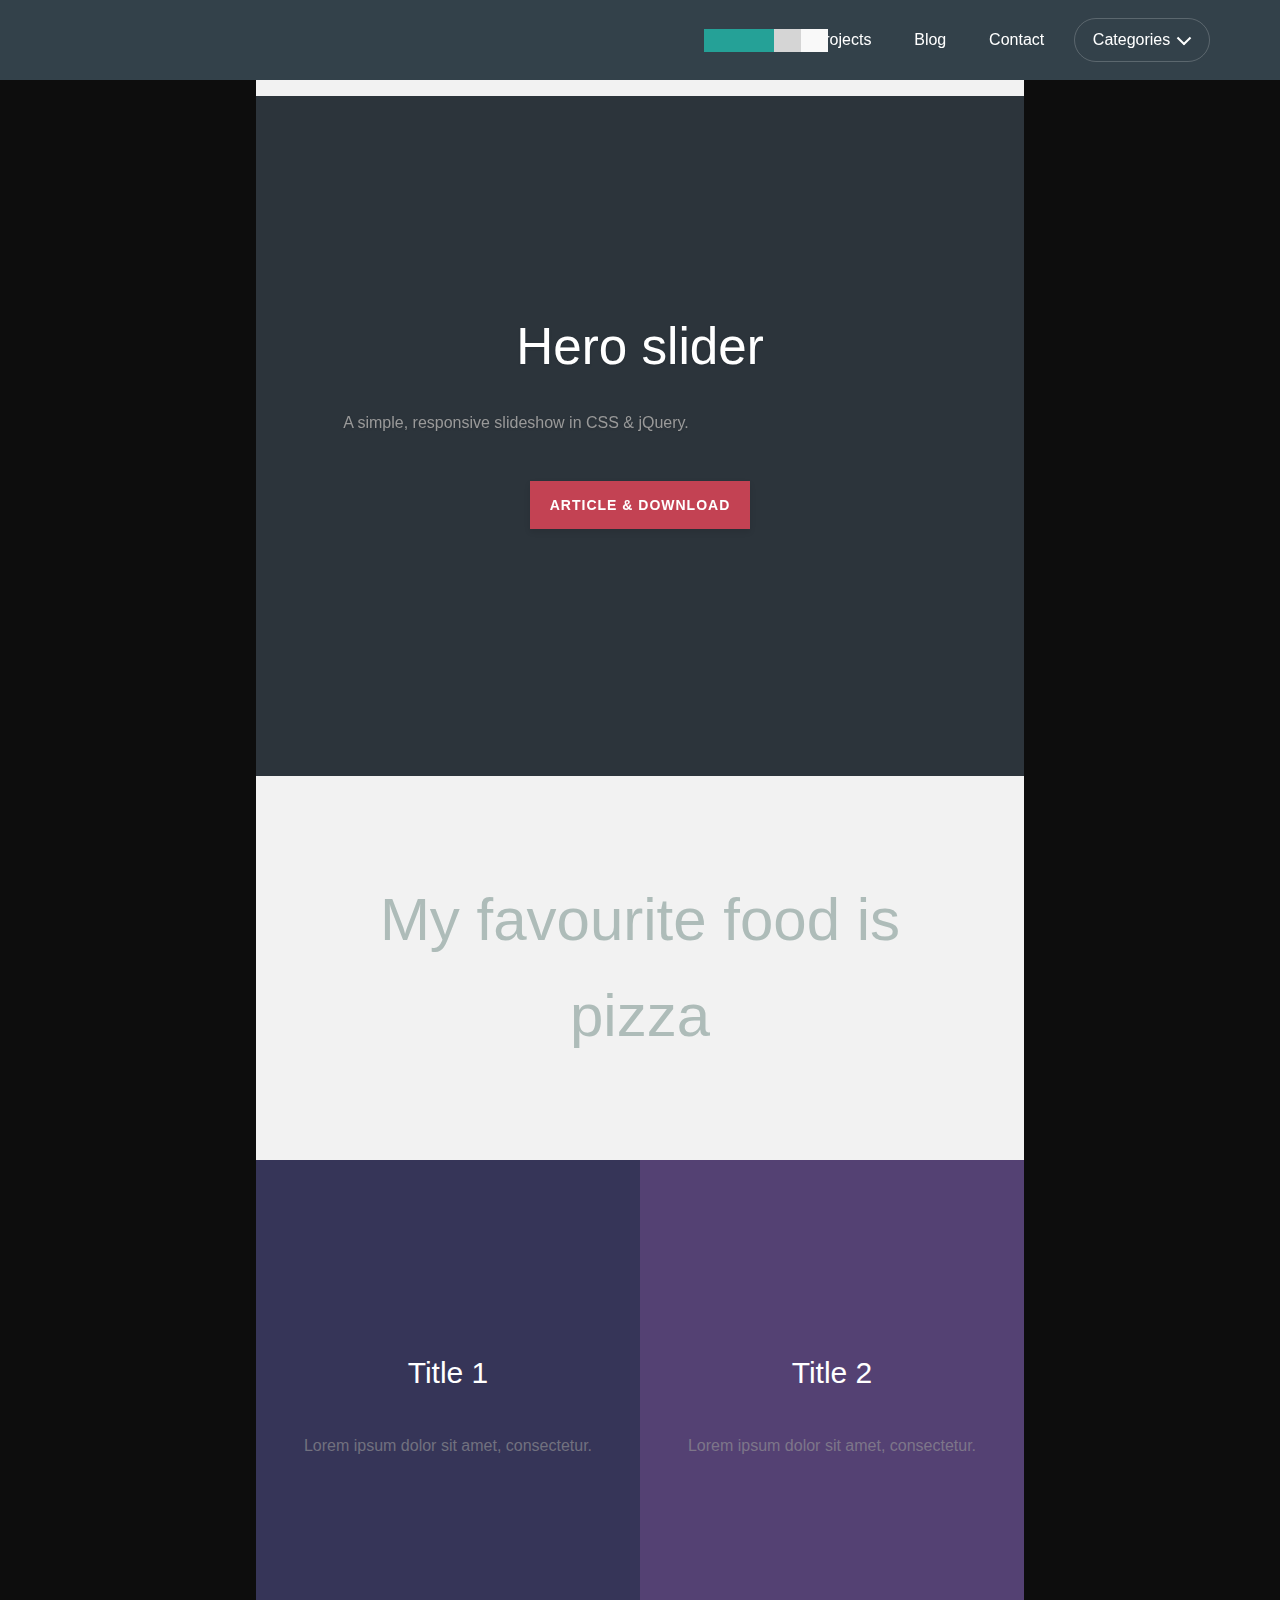
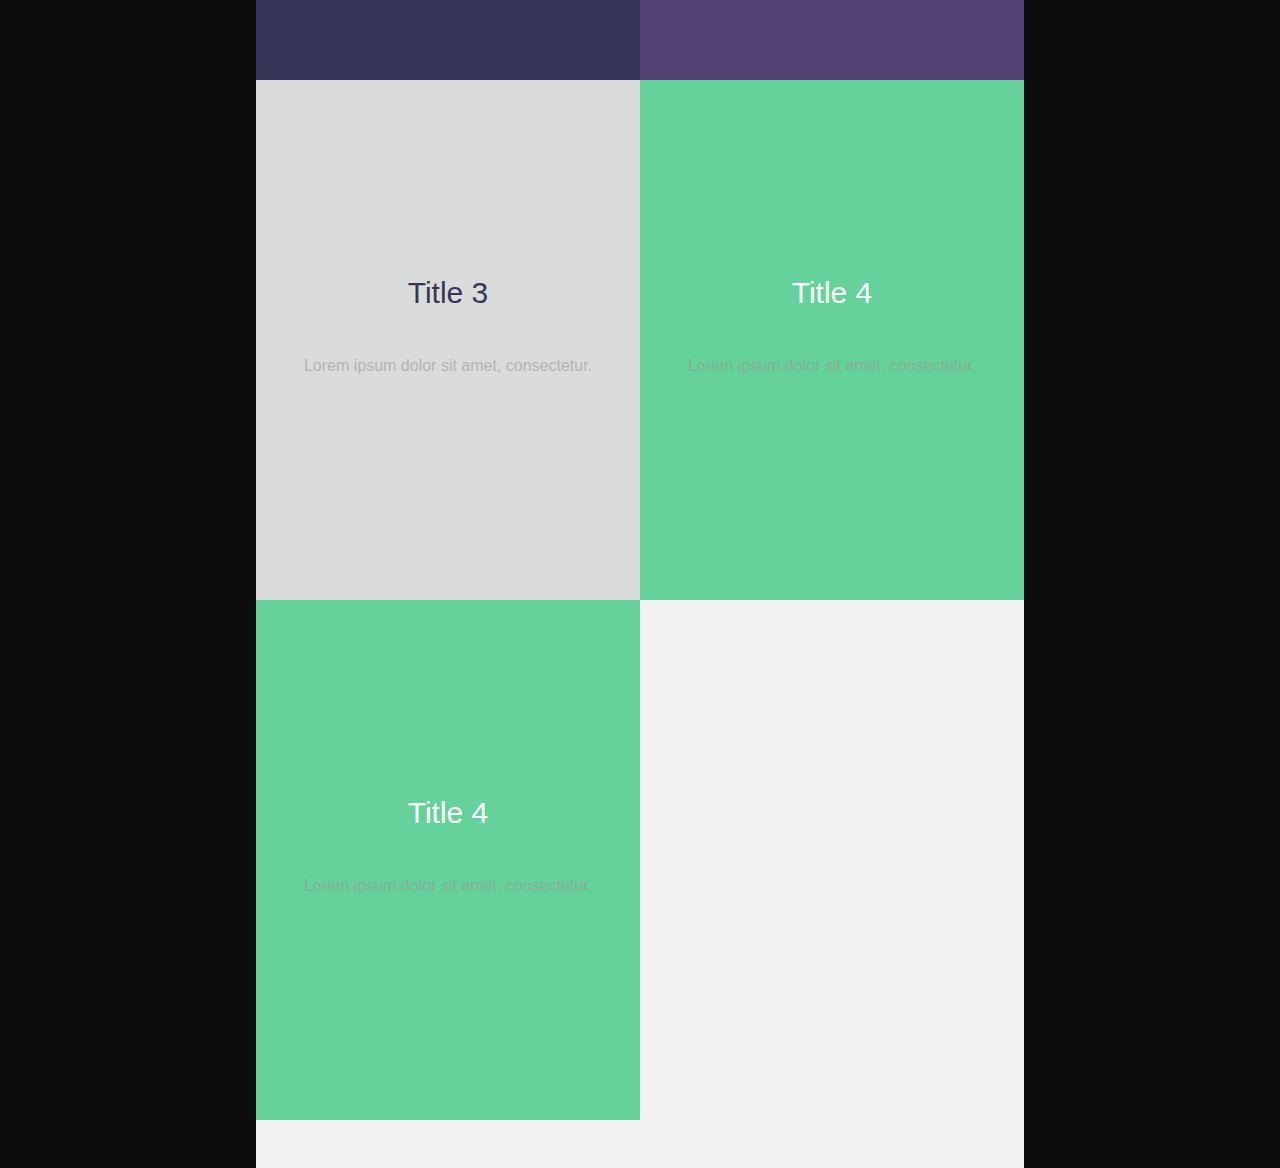
==== commit 179e8f93: "added slider section" ====
--- a/index.html
+++ b/index.html
@@ -6,9 +6,10 @@
 
 	<link href='http://fonts.googleapis.com/css?family=PT+Sans:400,700' rel='stylesheet' type='text/css'>
 
-    
-    
-    <link rel="stylesheet" href="css/foldstyle.css"> <!-- Resource style -->
+        <!--========Hero slider css file======-->
+    <link rel="stylesheet" href="css/herosliderstyle.css"> <!--Hero Slider style-->
+    
+    <link rel="stylesheet" href="css/foldstyle.css"> <!-- Fold style-->
     
     
 	<link rel="stylesheet" href="css/reset.css"> <!-- CSS reset -->
@@ -30,8 +31,7 @@
     <link rel="stylesheet" href="css/animatedheadlinestyle.css"> <!-- Resource style -->
     
     
-    <!--========Hero slider css file======-->
-    <link rel="stylesheet" href="css/herosliderstyle.css"> <!--Hero Slider style-->
+
     
     
     
@@ -69,7 +69,30 @@
 	
 	<main class="cd-main-content">
 		<!-- main content here -->
-	
+	  <section class="cd-hero">
+		<ul class="cd-hero-slider autoplay">
+			<li class="selected">
+				<div class="cd-full-width">
+					<h2>Hero slider</h2>
+					<p>A simple, responsive slideshow in CSS &amp; jQuery.</p>
+					<a href="http://codyhouse.co/?p=675" class="cd-btn">Article &amp; Download</a>
+				</div> <!-- .cd-full-width -->
+			</li>
+
+			<li>
+				<div class="cd-half-width">
+					<h2>Slide title here</h2>
+					<p>Lorem ipsum dolor sit amet, consectetur adipisicing elit. In consequatur cumque natus!</p>
+					<a href="#0" class="cd-btn">Start</a>
+					<a href="#0" class="cd-btn secondary">Learn More</a>
+				</div> <!-- .cd-half-width -->
+
+				<div class="cd-half-width cd-img-container">
+					<img src="assets/tech-1.jpg" alt="tech 1">
+				</div> <!-- .cd-half-width.cd-img-container -->
+			</li>
+          </ul>
+        </section>
     
         
         <!--First animated headline header here-->
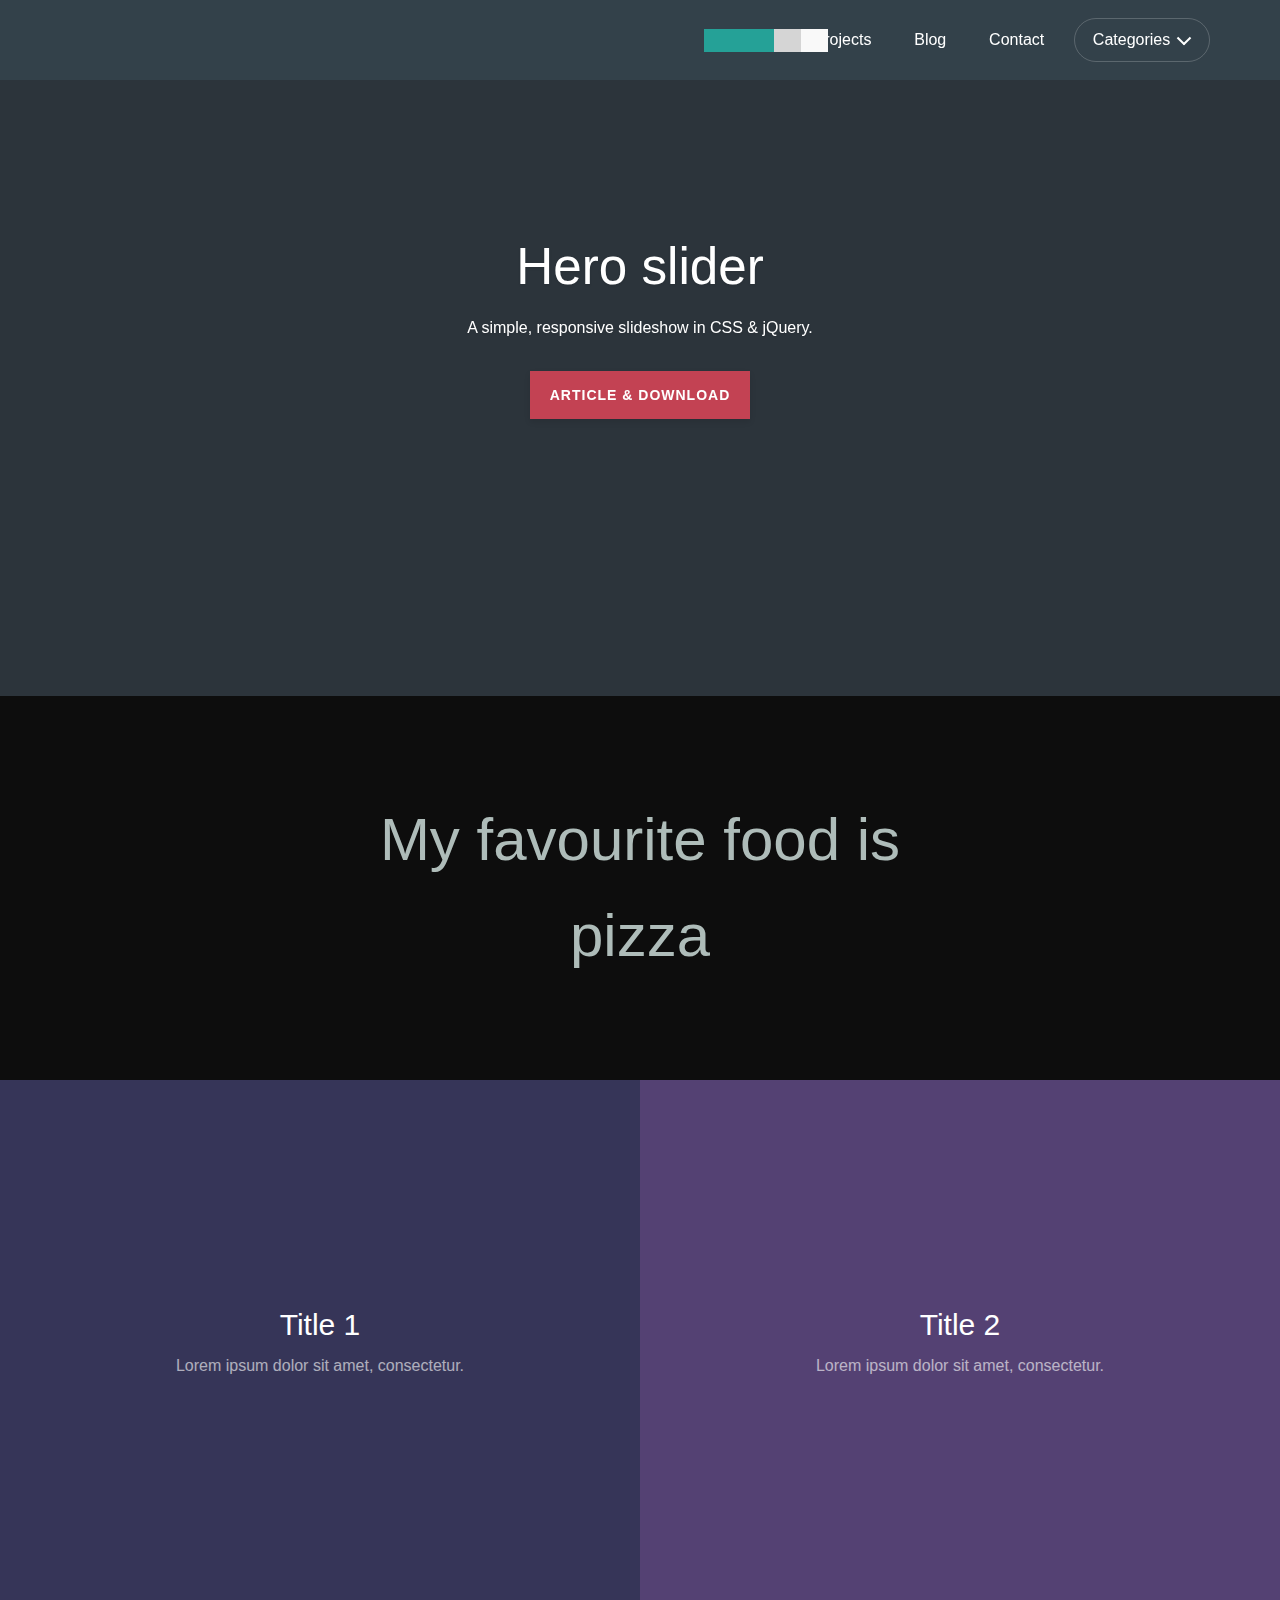
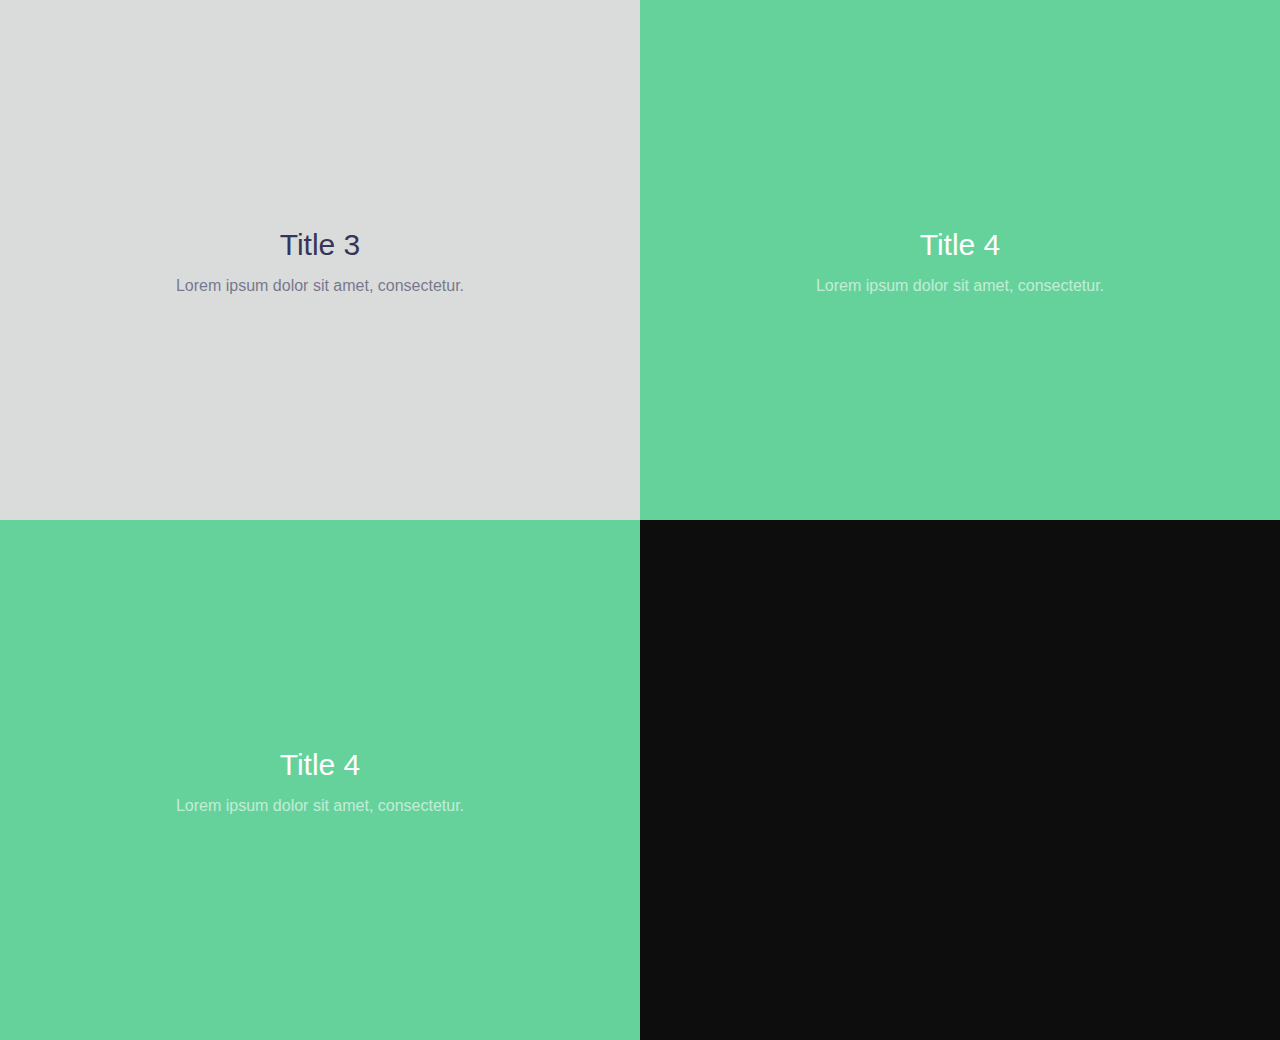
==== commit 6d415857: "modified the coreect class" ====
--- a/index.html
+++ b/index.html
@@ -67,7 +67,7 @@
 		<a href="#0" class="cd-nav-trigger">Menu<span></span></a>
 	</header>
 	
-	<main class="cd-main-content">
+	<main class="cd-main-contentt">
 		<!-- main content here -->
 	  <section class="cd-hero">
 		<ul class="cd-hero-slider autoplay">
@@ -88,7 +88,7 @@
 				</div> <!-- .cd-half-width -->
 
 				<div class="cd-half-width cd-img-container">
-					<img src="assets/tech-1.jpg" alt="tech 1">
+					<img src="img/screenshot.png" alt="tech 1">
 				</div> <!-- .cd-half-width.cd-img-container -->
 			</li>
           </ul>
